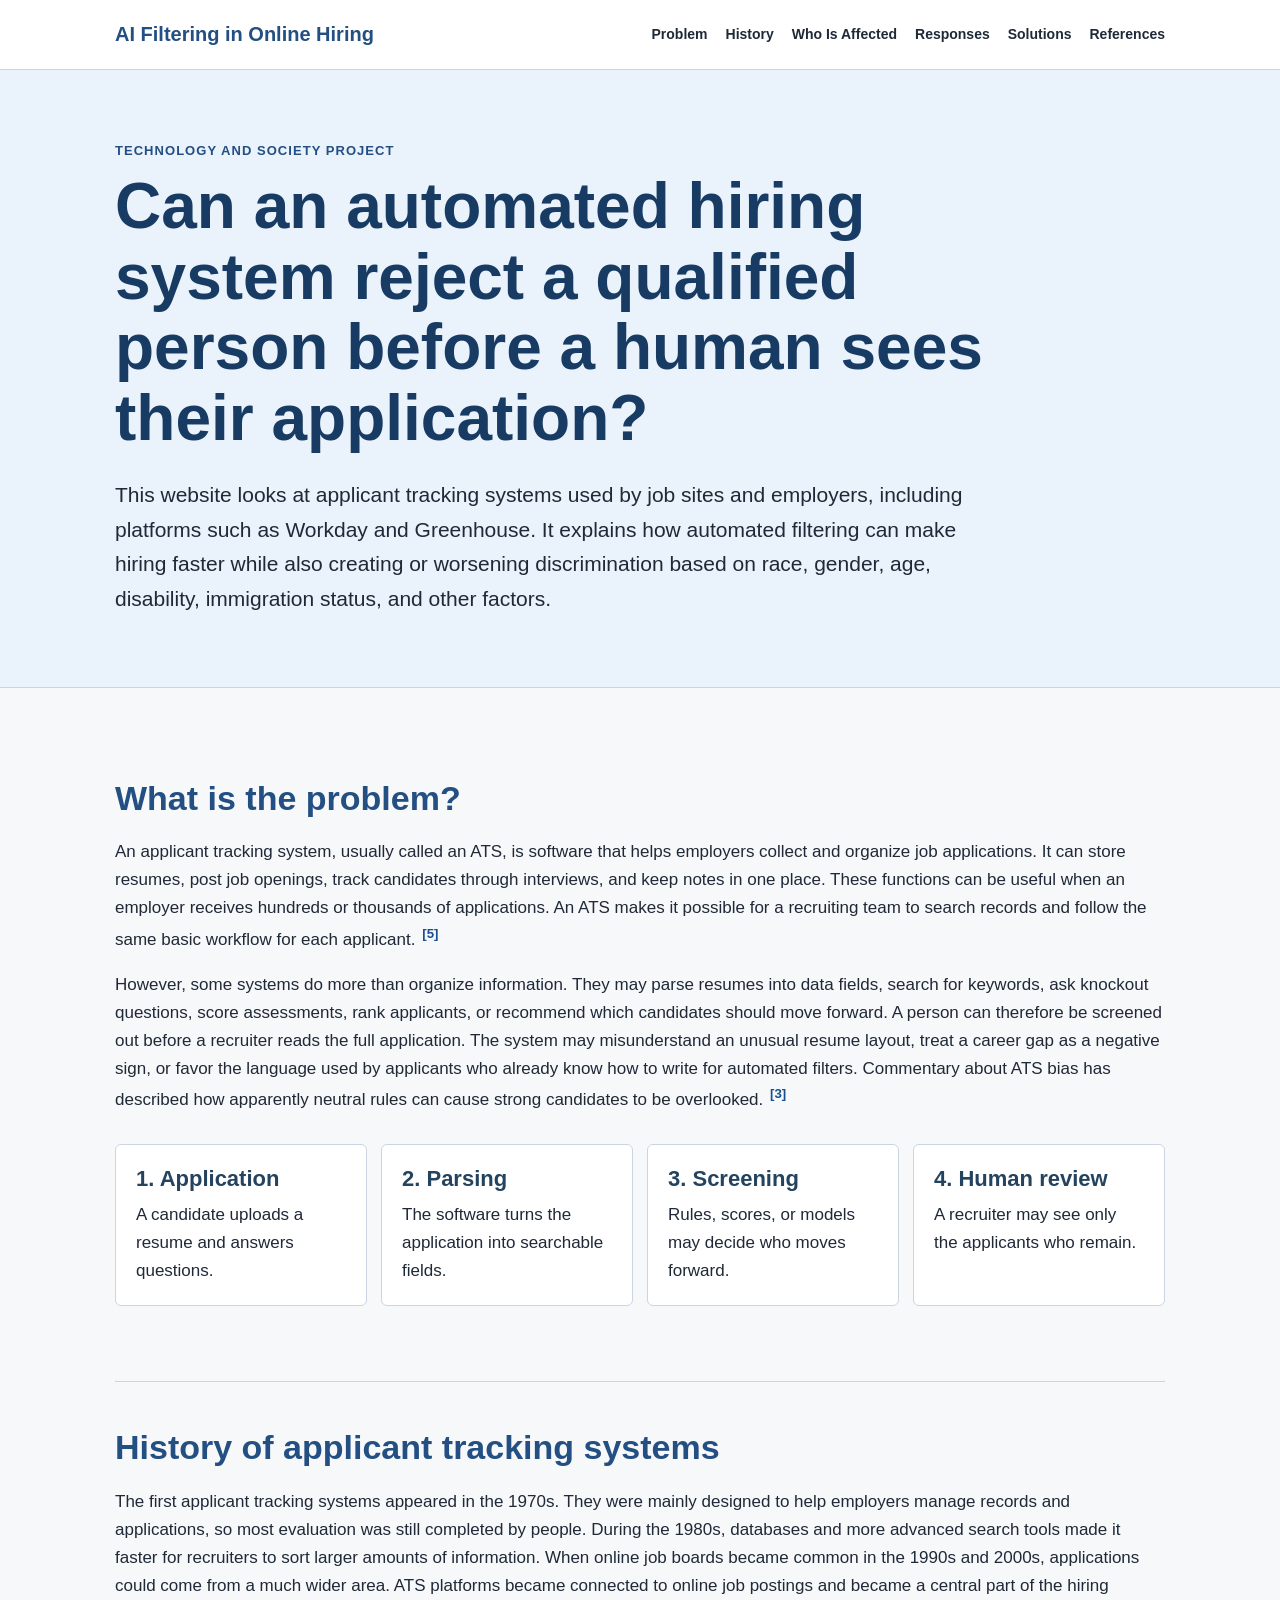
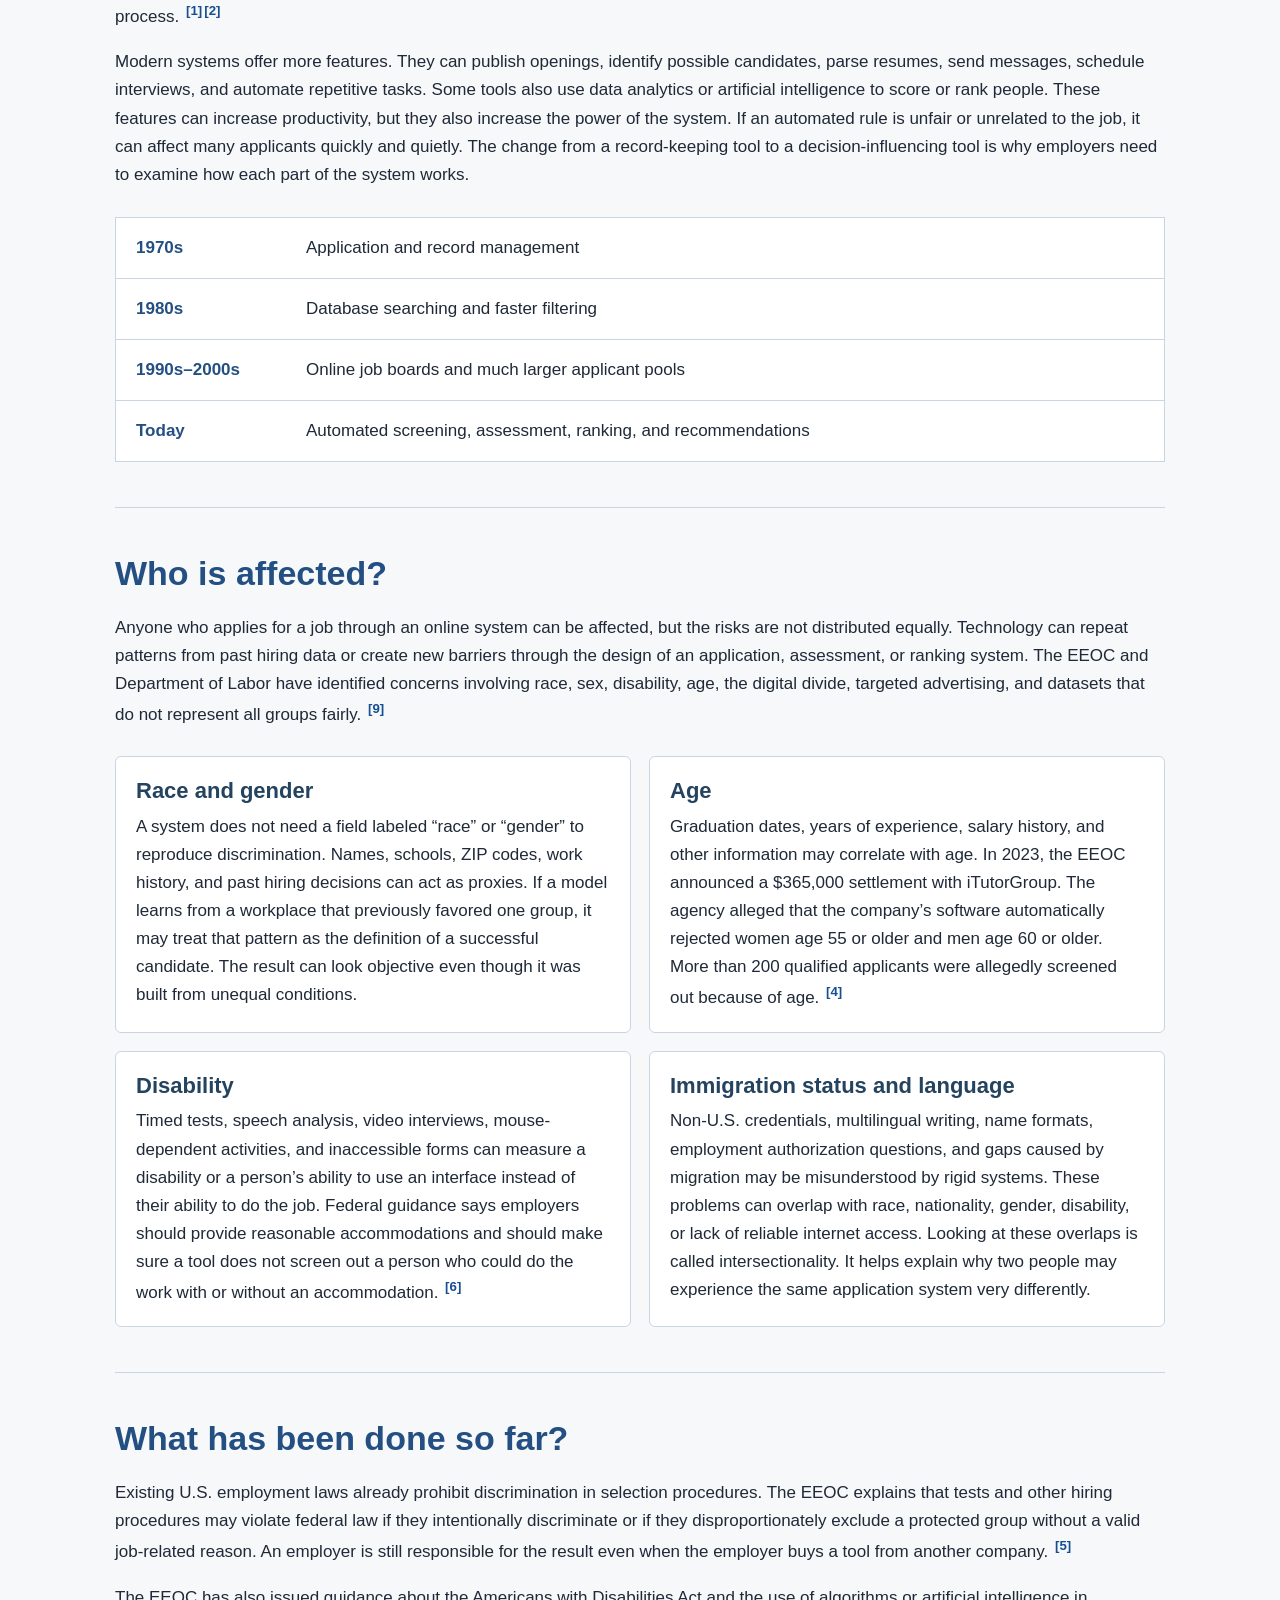
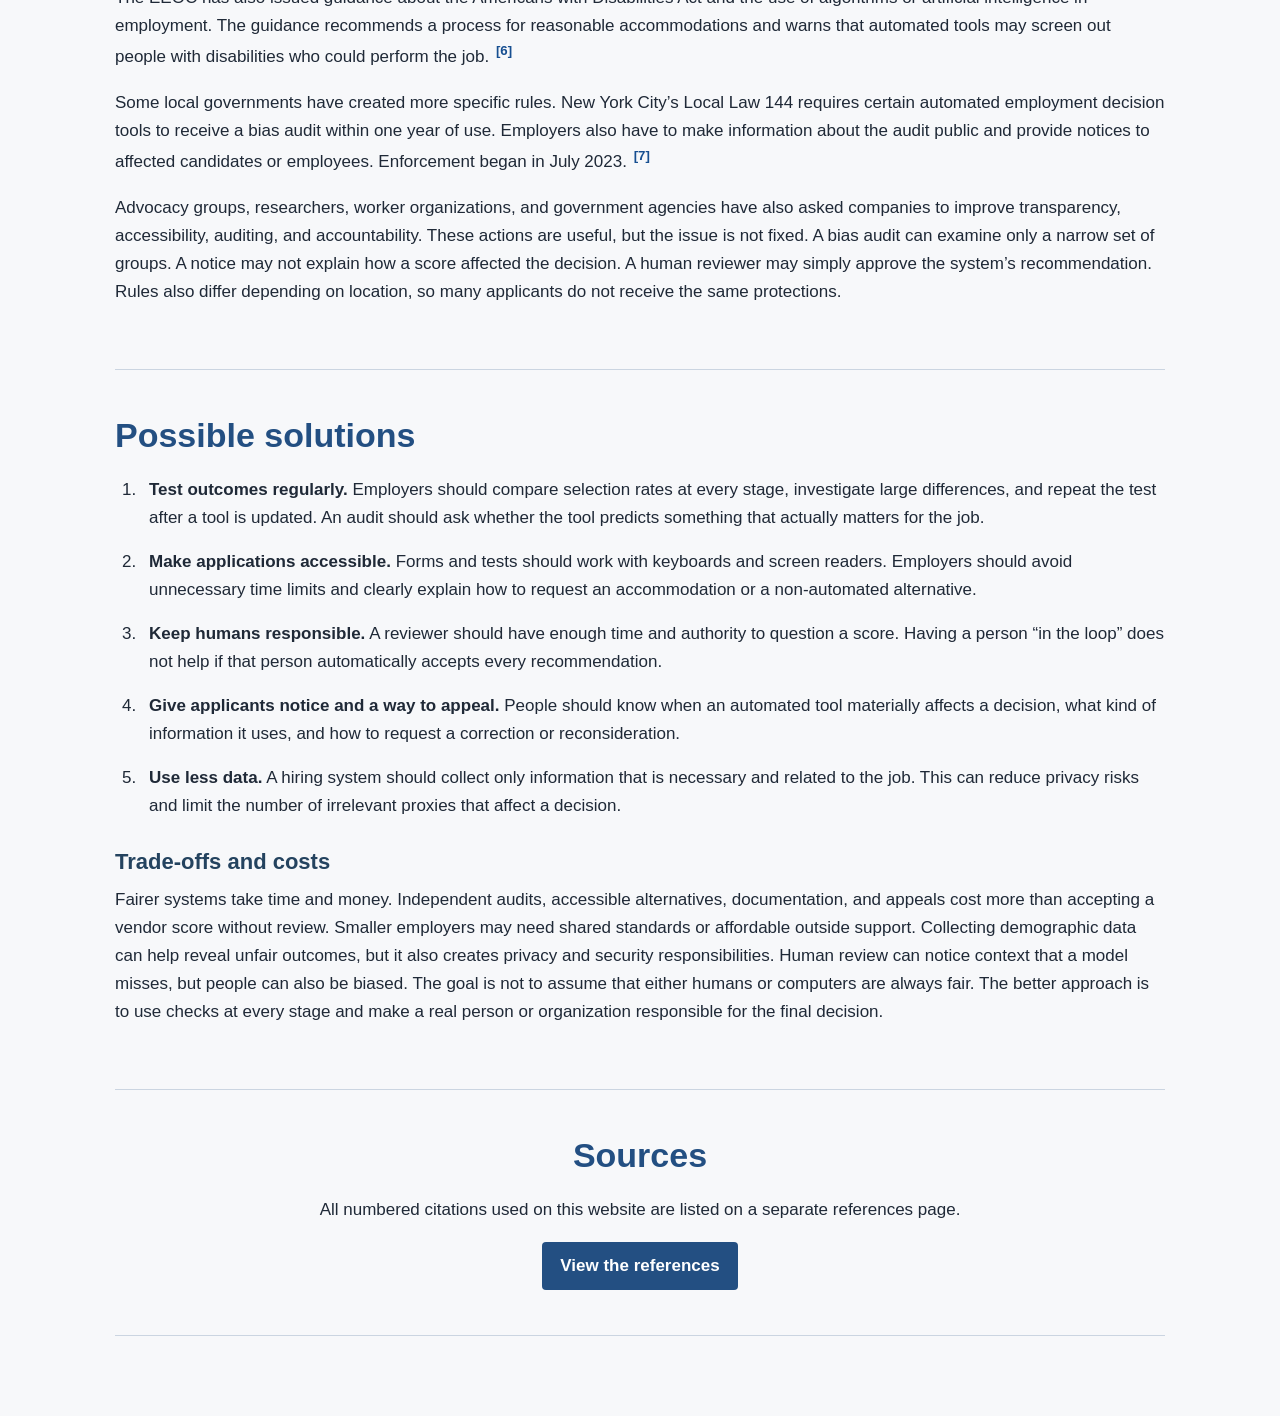
==== index.html @ 9ec48641 "Publish website files" ====
<!DOCTYPE html><html lang="en"><head><meta charSet="utf-8"/><meta name="viewport" content="width=device-width, initial-scale=1"/><link rel="stylesheet" href="styles.css"/><title>AI Filtering in Online Hiring</title><meta name="description" content="A school project about applicant tracking systems, discrimination, and possible solutions."/></head><body><main><header class="topbar"><div class="site-title">AI Filtering in Online Hiring</div><nav aria-label="Main navigation"><a href="#problem">Problem</a><a href="#history">History</a><a href="#affected">Who Is Affected</a><a href="#responses">Responses</a><a href="#solutions">Solutions</a><a href="references.html">References</a></nav></header><section class="intro"><div class="container"><p class="label">Technology and society project</p><h1>Can an automated hiring system reject a qualified person before a human sees their application?</h1><p class="intro-text">This website looks at applicant tracking systems used by job sites and employers, including platforms such as Workday and Greenhouse. It explains how automated filtering can make hiring faster while also creating or worsening discrimination based on race, gender, age, disability, immigration status, and other factors.</p></div></section><div class="container content"><section id="problem"><h2>What is the problem?</h2><p>An applicant tracking system, usually called an ATS, is software that helps employers collect and organize job applications. It can store resumes, post job openings, track candidates through interviews, and keep notes in one place. These functions can be useful when an employer receives hundreds or thousands of applications. An ATS makes it possible for a recruiting team to search records and follow the same basic workflow for each applicant. <a class="cite" href="references.html#ref-5" aria-label="Reference 5">[<!-- -->5<!-- -->]</a></p><p>However, some systems do more than organize information. They may parse resumes into data fields, search for keywords, ask knockout questions, score assessments, rank applicants, or recommend which candidates should move forward. A person can therefore be screened out before a recruiter reads the full application. The system may misunderstand an unusual resume layout, treat a career gap as a negative sign, or favor the language used by applicants who already know how to write for automated filters. Commentary about ATS bias has described how apparently neutral rules can cause strong candidates to be overlooked. <a class="cite" href="references.html#ref-3" aria-label="Reference 3">[<!-- -->3<!-- -->]</a></p><div class="simple-grid" aria-label="How an application moves through an ATS"><article><h3>1. Application</h3><p>A candidate uploads a resume and answers questions.</p></article><article><h3>2. Parsing</h3><p>The software turns the application into searchable fields.</p></article><article><h3>3. Screening</h3><p>Rules, scores, or models may decide who moves forward.</p></article><article><h3>4. Human review</h3><p>A recruiter may see only the applicants who remain.</p></article></div></section><section id="history"><h2>History of applicant tracking systems</h2><p>The first applicant tracking systems appeared in the 1970s. They were mainly designed to help employers manage records and applications, so most evaluation was still completed by people. During the 1980s, databases and more advanced search tools made it faster for recruiters to sort larger amounts of information. When online job boards became common in the 1990s and 2000s, applications could come from a much wider area. ATS platforms became connected to online job postings and became a central part of the hiring process. <a class="cite" href="references.html#ref-1" aria-label="Reference 1">[<!-- -->1<!-- -->]</a><a class="cite" href="references.html#ref-2" aria-label="Reference 2">[<!-- -->2<!-- -->]</a></p><p>Modern systems offer more features. They can publish openings, identify possible candidates, parse resumes, send messages, schedule interviews, and automate repetitive tasks. Some tools also use data analytics or artificial intelligence to score or rank people. These features can increase productivity, but they also increase the power of the system. If an automated rule is unfair or unrelated to the job, it can affect many applicants quickly and quietly. The change from a record-keeping tool to a decision-influencing tool is why employers need to examine how each part of the system works.</p><div class="timeline"><div><strong>1970s</strong><span>Application and record management</span></div><div><strong>1980s</strong><span>Database searching and faster filtering</span></div><div><strong>1990s–2000s</strong><span>Online job boards and much larger applicant pools</span></div><div><strong>Today</strong><span>Automated screening, assessment, ranking, and recommendations</span></div></div></section><section id="affected"><h2>Who is affected?</h2><p>Anyone who applies for a job through an online system can be affected, but the risks are not distributed equally. Technology can repeat patterns from past hiring data or create new barriers through the design of an application, assessment, or ranking system. The EEOC and Department of Labor have identified concerns involving race, sex, disability, age, the digital divide, targeted advertising, and datasets that do not represent all groups fairly. <a class="cite" href="references.html#ref-9" aria-label="Reference 9">[<!-- -->9<!-- -->]</a></p><div class="topic-cards"><article><h3>Race and gender</h3><p>A system does not need a field labeled “race” or “gender” to reproduce discrimination. Names, schools, ZIP codes, work history, and past hiring decisions can act as proxies. If a model learns from a workplace that previously favored one group, it may treat that pattern as the definition of a successful candidate. The result can look objective even though it was built from unequal conditions.</p></article><article><h3>Age</h3><p>Graduation dates, years of experience, salary history, and other information may correlate with age. In 2023, the EEOC announced a $365,000 settlement with iTutorGroup. The agency alleged that the company’s software automatically rejected women age 55 or older and men age 60 or older. More than 200 qualified applicants were allegedly screened out because of age. <a class="cite" href="references.html#ref-4" aria-label="Reference 4">[<!-- -->4<!-- -->]</a></p></article><article><h3>Disability</h3><p>Timed tests, speech analysis, video interviews, mouse-dependent activities, and inaccessible forms can measure a disability or a person’s ability to use an interface instead of their ability to do the job. Federal guidance says employers should provide reasonable accommodations and should make sure a tool does not screen out a person who could do the work with or without an accommodation. <a class="cite" href="references.html#ref-6" aria-label="Reference 6">[<!-- -->6<!-- -->]</a></p></article><article><h3>Immigration status and language</h3><p>Non-U.S. credentials, multilingual writing, name formats, employment authorization questions, and gaps caused by migration may be misunderstood by rigid systems. These problems can overlap with race, nationality, gender, disability, or lack of reliable internet access. Looking at these overlaps is called intersectionality. It helps explain why two people may experience the same application system very differently.</p></article></div></section><section id="responses"><h2>What has been done so far?</h2><p>Existing U.S. employment laws already prohibit discrimination in selection procedures. The EEOC explains that tests and other hiring procedures may violate federal law if they intentionally discriminate or if they disproportionately exclude a protected group without a valid job-related reason. An employer is still responsible for the result even when the employer buys a tool from another company. <a class="cite" href="references.html#ref-5" aria-label="Reference 5">[<!-- -->5<!-- -->]</a></p><p>The EEOC has also issued guidance about the Americans with Disabilities Act and the use of algorithms or artificial intelligence in employment. The guidance recommends a process for reasonable accommodations and warns that automated tools may screen out people with disabilities who could perform the job. <a class="cite" href="references.html#ref-6" aria-label="Reference 6">[<!-- -->6<!-- -->]</a></p><p>Some local governments have created more specific rules. New York City’s Local Law 144 requires certain automated employment decision tools to receive a bias audit within one year of use. Employers also have to make information about the audit public and provide notices to affected candidates or employees. Enforcement began in July 2023. <a class="cite" href="references.html#ref-7" aria-label="Reference 7">[<!-- -->7<!-- -->]</a></p><p>Advocacy groups, researchers, worker organizations, and government agencies have also asked companies to improve transparency, accessibility, auditing, and accountability. These actions are useful, but the issue is not fixed. A bias audit can examine only a narrow set of groups. A notice may not explain how a score affected the decision. A human reviewer may simply approve the system’s recommendation. Rules also differ depending on location, so many applicants do not receive the same protections.</p></section><section id="solutions"><h2>Possible solutions</h2><ol class="solutions"><li><strong>Test outcomes regularly.</strong> Employers should compare selection rates at every stage, investigate large differences, and repeat the test after a tool is updated. An audit should ask whether the tool predicts something that actually matters for the job.</li><li><strong>Make applications accessible.</strong> Forms and tests should work with keyboards and screen readers. Employers should avoid unnecessary time limits and clearly explain how to request an accommodation or a non-automated alternative.</li><li><strong>Keep humans responsible.</strong> A reviewer should have enough time and authority to question a score. Having a person “in the loop” does not help if that person automatically accepts every recommendation.</li><li><strong>Give applicants notice and a way to appeal.</strong> People should know when an automated tool materially affects a decision, what kind of information it uses, and how to request a correction or reconsideration.</li><li><strong>Use less data.</strong> A hiring system should collect only information that is necessary and related to the job. This can reduce privacy risks and limit the number of irrelevant proxies that affect a decision.</li></ol><h3>Trade-offs and costs</h3><p>Fairer systems take time and money. Independent audits, accessible alternatives, documentation, and appeals cost more than accepting a vendor score without review. Smaller employers may need shared standards or affordable outside support. Collecting demographic data can help reveal unfair outcomes, but it also creates privacy and security responsibilities. Human review can notice context that a model misses, but people can also be biased. The goal is not to assume that either humans or computers are always fair. The better approach is to use checks at every stage and make a real person or organization responsible for the final decision.</p></section><section class="references-link"><h2>Sources</h2><p>All numbered citations used on this website are listed on a separate references page.</p><a class="button" href="references.html">View the references</a></section></div></main><!--$--><!--/$--></body></html>
---- styles.css ----
:root{--blue:#234f82;--light-blue:#eaf2fb;--border:#cbd5e1;--text:#1f2937;--muted:#5b6675}*{box-sizing:border-box}html{scroll-behavior:smooth}body{color:var(--text);background:#f7f8fa;margin:0;font-family:Arial,Helvetica,sans-serif;font-size:17px;line-height:1.65}a{color:#174f91}.container{width:min(100% - 40px,1050px);margin:0 auto}.topbar{border-bottom:1px solid var(--border);background:#fff;justify-content:space-between;align-items:center;gap:30px;padding:18px max(20px,50% - 525px);display:flex}.site-title{color:var(--blue);font-size:20px;font-weight:700}nav{flex-wrap:wrap;gap:18px;font-size:14px;display:flex}nav a{color:var(--text);font-weight:600;text-decoration:none}nav a:hover,nav a:focus-visible{text-decoration:underline}.intro{background:var(--light-blue);border-bottom:1px solid var(--border);padding:70px 0}.label{color:var(--blue);letter-spacing:.08em;text-transform:uppercase;margin:0 0 10px;font-size:13px;font-weight:700}h1{color:#173b63;max-width:900px;margin:0;font-size:clamp(38px,6vw,64px);line-height:1.1}.intro-text{max-width:850px;margin:25px 0 0;font-size:21px}.content{padding:45px 0 80px}.content>section{border-bottom:1px solid var(--border);padding:45px 0;scroll-margin-top:20px}h2{color:var(--blue);margin:0 0 20px;font-size:34px;line-height:1.2}h3{color:#24435f;margin:28px 0 10px;font-size:22px;line-height:1.25}p{margin:0 0 18px}.cite{vertical-align:super;margin-left:2px;font-size:.78em;font-weight:700;text-decoration:none;display:inline-block}.simple-grid{grid-template-columns:repeat(4,1fr);gap:14px;margin:30px 0;display:grid}.simple-grid article,.topic-cards article{border:1px solid var(--border);background:#fff;border-radius:6px;padding:20px}.simple-grid h3,.topic-cards h3{margin:0 0 8px}.simple-grid p,.topic-cards p{margin:0}.timeline{border:1px solid var(--border);background:#fff;margin-top:28px}.timeline>div{border-bottom:1px solid var(--border);grid-template-columns:150px 1fr;gap:20px;padding:16px 20px;display:grid}.timeline>div:last-child{border-bottom:0}.timeline strong{color:var(--blue)}.topic-cards{grid-template-columns:1fr 1fr;gap:18px;margin-top:28px;display:grid}.solutions{padding-left:26px}.solutions li{margin-bottom:16px;padding-left:8px}.references-link{text-align:center}.button{background:var(--blue);color:#fff;border-radius:4px;padding:10px 18px;font-weight:700;text-decoration:none;display:inline-block}.button:hover,.button:focus-visible{background:#173b63}.references-hero{background:var(--light-blue);border-bottom:1px solid var(--border);padding:70px max(20px,50% - 525px)}.references-hero h1{font-size:55px}.references-hero>p:last-child{max-width:850px;margin:20px 0 0;font-size:18px}.eyebrow{color:var(--blue);text-transform:uppercase;margin:0 0 10px;font-size:13px;font-weight:700}.references-list{width:min(100% - 40px,1050px);margin:0 auto;padding:45px 0;list-style:none}.references-list li{border-bottom:1px solid var(--border);grid-template-columns:60px 1fr;gap:18px;padding:24px 0;scroll-margin-top:20px;display:grid}.references-list li>span{color:var(--blue);font-weight:700}.references-list p{margin:0 0 8px}.references-list a{font-size:14px;font-weight:700}.source-note{background:#eef2f6;padding:40px max(20px,50% - 525px)}.source-note h2{font-size:28px}.source-note p{max-width:900px}@media (max-width:850px){.topbar{flex-direction:column;align-items:flex-start}.simple-grid{grid-template-columns:1fr 1fr}}@media (max-width:620px){body{font-size:16px}.intro{padding:50px 0}.intro-text{font-size:18px}.simple-grid,.topic-cards{grid-template-columns:1fr}.timeline>div{grid-template-columns:1fr;gap:3px}.references-list li{grid-template-columns:42px 1fr;gap:8px}}@media (prefers-reduced-motion:reduce){html{scroll-behavior:auto}}
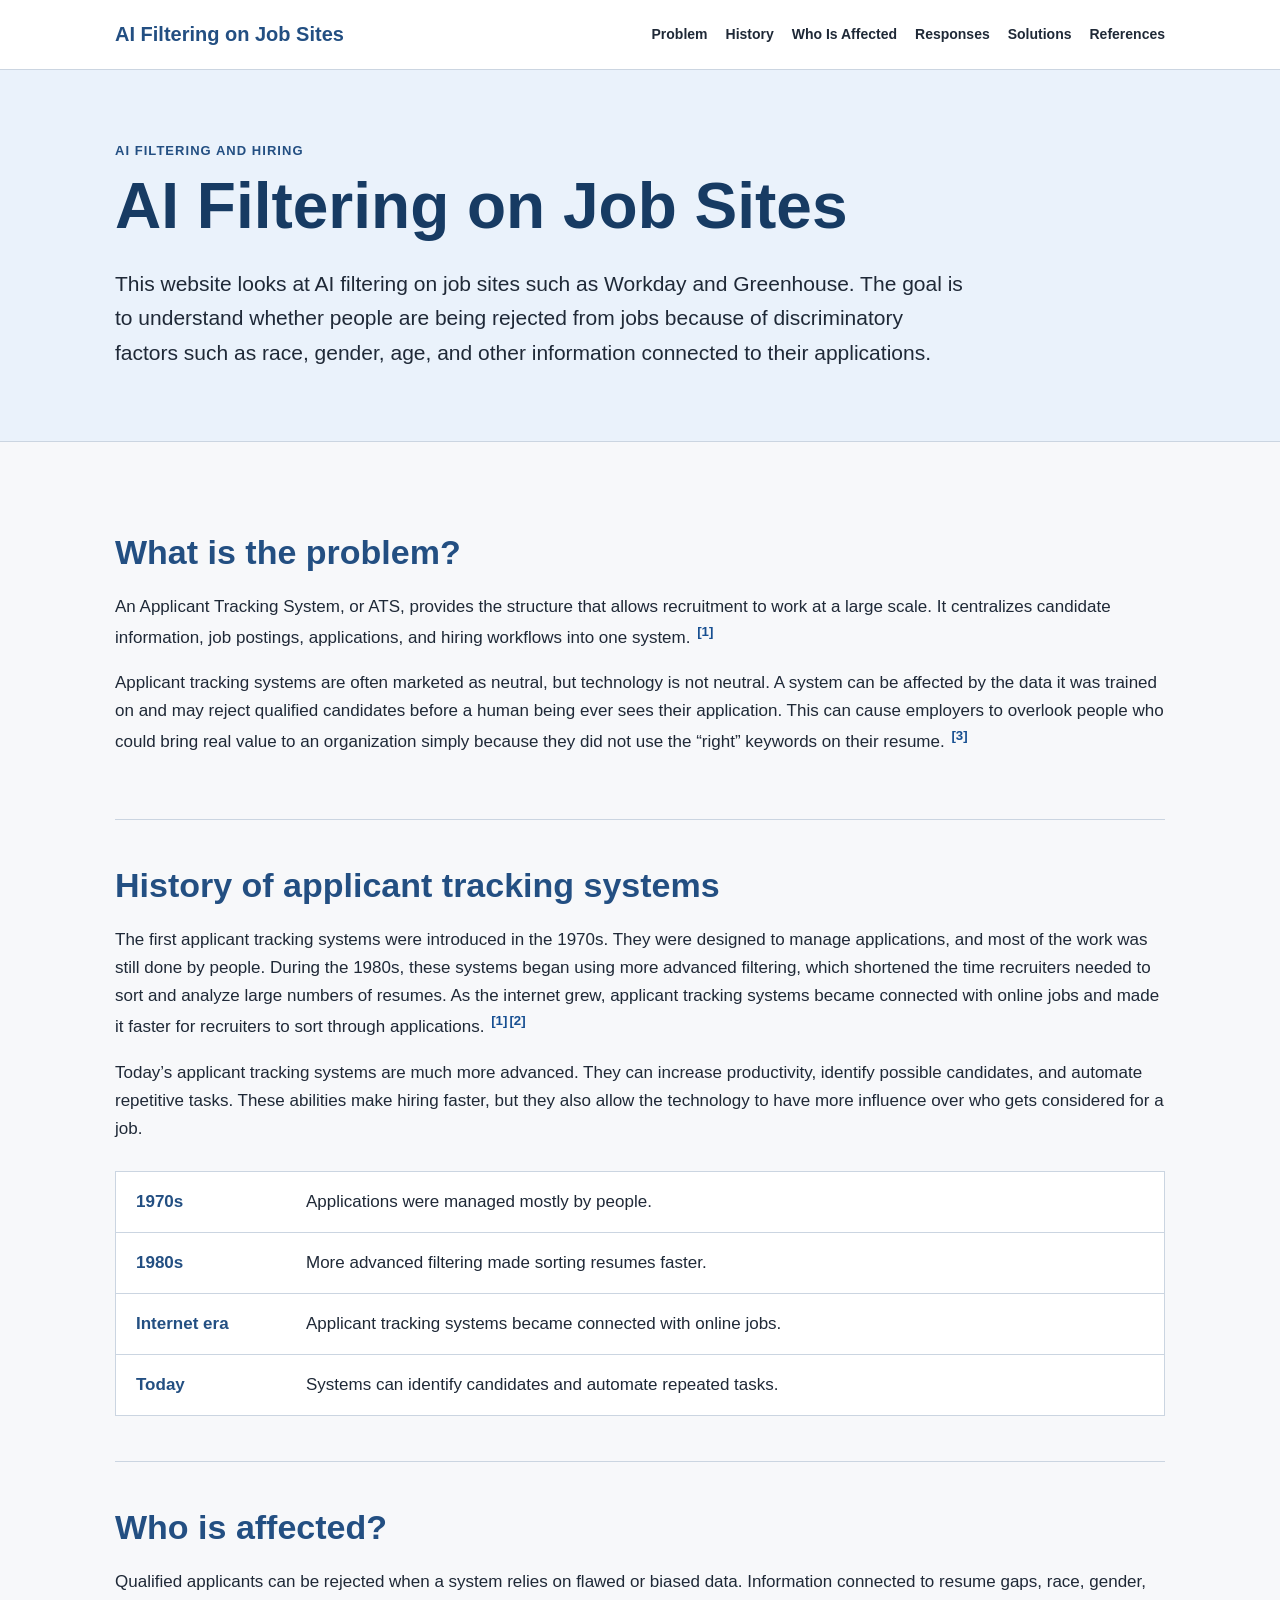
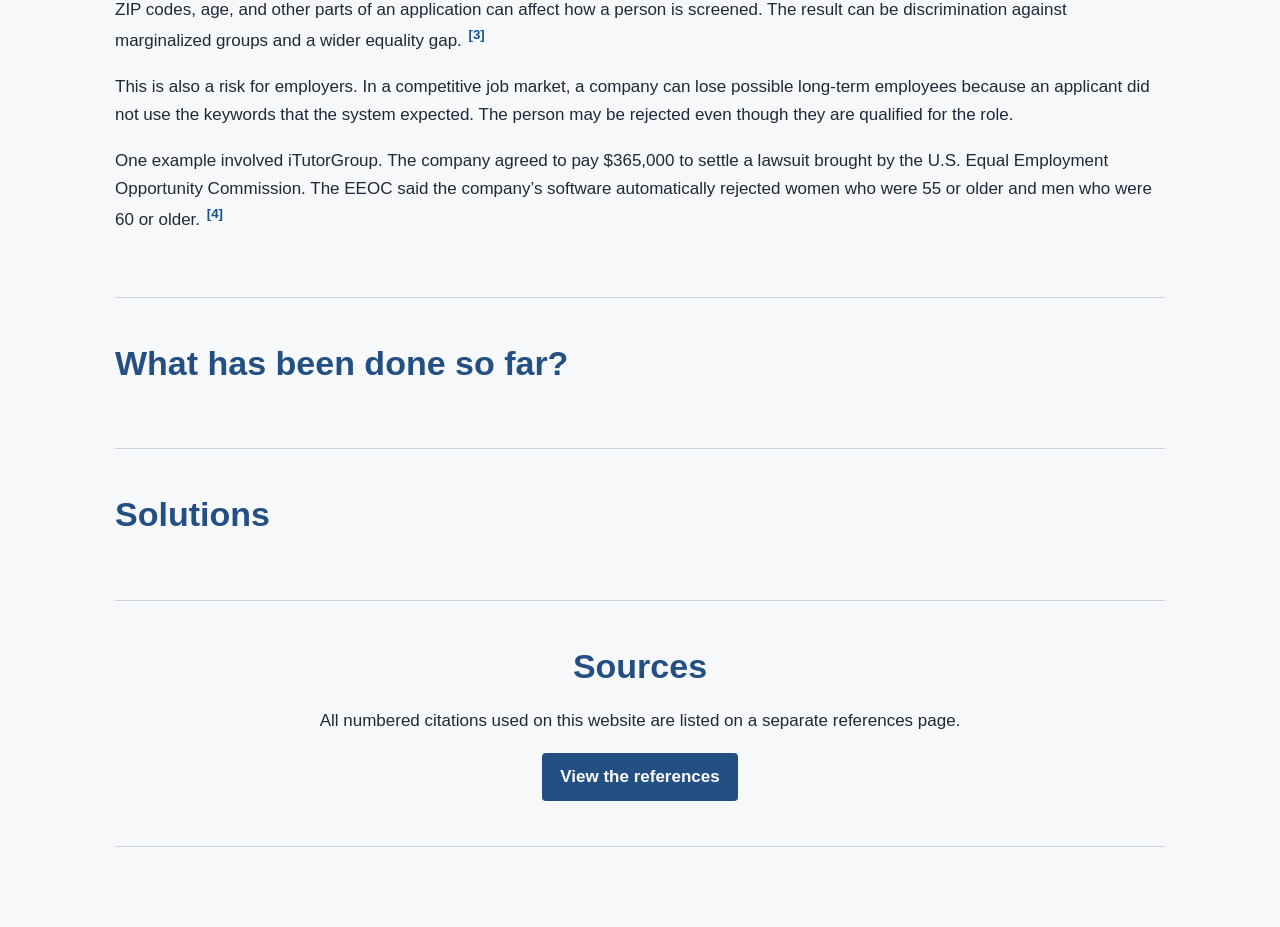
==== commit c16c4f9d: "Match website wording to source material Updated the content and title to focus on AI filtering in j" ====
--- a/index.html
+++ b/index.html
@@ -1 +1,74 @@
-<!DOCTYPE html><html lang="en"><head><meta charSet="utf-8"/><meta name="viewport" content="width=device-width, initial-scale=1"/><link rel="stylesheet" href="styles.css"/><title>AI Filtering in Online Hiring</title><meta name="description" content="A school project about applicant tracking systems, discrimination, and possible solutions."/></head><body><main><header class="topbar"><div class="site-title">AI Filtering in Online Hiring</div><nav aria-label="Main navigation"><a href="#problem">Problem</a><a href="#history">History</a><a href="#affected">Who Is Affected</a><a href="#responses">Responses</a><a href="#solutions">Solutions</a><a href="references.html">References</a></nav></header><section class="intro"><div class="container"><p class="label">Technology and society project</p><h1>Can an automated hiring system reject a qualified person before a human sees their application?</h1><p class="intro-text">This website looks at applicant tracking systems used by job sites and employers, including platforms such as Workday and Greenhouse. It explains how automated filtering can make hiring faster while also creating or worsening discrimination based on race, gender, age, disability, immigration status, and other factors.</p></div></section><div class="container content"><section id="problem"><h2>What is the problem?</h2><p>An applicant tracking system, usually called an ATS, is software that helps employers collect and organize job applications. It can store resumes, post job openings, track candidates through interviews, and keep notes in one place. These functions can be useful when an employer receives hundreds or thousands of applications. An ATS makes it possible for a recruiting team to search records and follow the same basic workflow for each applicant. <a class="cite" href="references.html#ref-5" aria-label="Reference 5">[<!-- -->5<!-- -->]</a></p><p>However, some systems do more than organize information. They may parse resumes into data fields, search for keywords, ask knockout questions, score assessments, rank applicants, or recommend which candidates should move forward. A person can therefore be screened out before a recruiter reads the full application. The system may misunderstand an unusual resume layout, treat a career gap as a negative sign, or favor the language used by applicants who already know how to write for automated filters. Commentary about ATS bias has described how apparently neutral rules can cause strong candidates to be overlooked. <a class="cite" href="references.html#ref-3" aria-label="Reference 3">[<!-- -->3<!-- -->]</a></p><div class="simple-grid" aria-label="How an application moves through an ATS"><article><h3>1. Application</h3><p>A candidate uploads a resume and answers questions.</p></article><article><h3>2. Parsing</h3><p>The software turns the application into searchable fields.</p></article><article><h3>3. Screening</h3><p>Rules, scores, or models may decide who moves forward.</p></article><article><h3>4. Human review</h3><p>A recruiter may see only the applicants who remain.</p></article></div></section><section id="history"><h2>History of applicant tracking systems</h2><p>The first applicant tracking systems appeared in the 1970s. They were mainly designed to help employers manage records and applications, so most evaluation was still completed by people. During the 1980s, databases and more advanced search tools made it faster for recruiters to sort larger amounts of information. When online job boards became common in the 1990s and 2000s, applications could come from a much wider area. ATS platforms became connected to online job postings and became a central part of the hiring process. <a class="cite" href="references.html#ref-1" aria-label="Reference 1">[<!-- -->1<!-- -->]</a><a class="cite" href="references.html#ref-2" aria-label="Reference 2">[<!-- -->2<!-- -->]</a></p><p>Modern systems offer more features. They can publish openings, identify possible candidates, parse resumes, send messages, schedule interviews, and automate repetitive tasks. Some tools also use data analytics or artificial intelligence to score or rank people. These features can increase productivity, but they also increase the power of the system. If an automated rule is unfair or unrelated to the job, it can affect many applicants quickly and quietly. The change from a record-keeping tool to a decision-influencing tool is why employers need to examine how each part of the system works.</p><div class="timeline"><div><strong>1970s</strong><span>Application and record management</span></div><div><strong>1980s</strong><span>Database searching and faster filtering</span></div><div><strong>1990s–2000s</strong><span>Online job boards and much larger applicant pools</span></div><div><strong>Today</strong><span>Automated screening, assessment, ranking, and recommendations</span></div></div></section><section id="affected"><h2>Who is affected?</h2><p>Anyone who applies for a job through an online system can be affected, but the risks are not distributed equally. Technology can repeat patterns from past hiring data or create new barriers through the design of an application, assessment, or ranking system. The EEOC and Department of Labor have identified concerns involving race, sex, disability, age, the digital divide, targeted advertising, and datasets that do not represent all groups fairly. <a class="cite" href="references.html#ref-9" aria-label="Reference 9">[<!-- -->9<!-- -->]</a></p><div class="topic-cards"><article><h3>Race and gender</h3><p>A system does not need a field labeled “race” or “gender” to reproduce discrimination. Names, schools, ZIP codes, work history, and past hiring decisions can act as proxies. If a model learns from a workplace that previously favored one group, it may treat that pattern as the definition of a successful candidate. The result can look objective even though it was built from unequal conditions.</p></article><article><h3>Age</h3><p>Graduation dates, years of experience, salary history, and other information may correlate with age. In 2023, the EEOC announced a $365,000 settlement with iTutorGroup. The agency alleged that the company’s software automatically rejected women age 55 or older and men age 60 or older. More than 200 qualified applicants were allegedly screened out because of age. <a class="cite" href="references.html#ref-4" aria-label="Reference 4">[<!-- -->4<!-- -->]</a></p></article><article><h3>Disability</h3><p>Timed tests, speech analysis, video interviews, mouse-dependent activities, and inaccessible forms can measure a disability or a person’s ability to use an interface instead of their ability to do the job. Federal guidance says employers should provide reasonable accommodations and should make sure a tool does not screen out a person who could do the work with or without an accommodation. <a class="cite" href="references.html#ref-6" aria-label="Reference 6">[<!-- -->6<!-- -->]</a></p></article><article><h3>Immigration status and language</h3><p>Non-U.S. credentials, multilingual writing, name formats, employment authorization questions, and gaps caused by migration may be misunderstood by rigid systems. These problems can overlap with race, nationality, gender, disability, or lack of reliable internet access. Looking at these overlaps is called intersectionality. It helps explain why two people may experience the same application system very differently.</p></article></div></section><section id="responses"><h2>What has been done so far?</h2><p>Existing U.S. employment laws already prohibit discrimination in selection procedures. The EEOC explains that tests and other hiring procedures may violate federal law if they intentionally discriminate or if they disproportionately exclude a protected group without a valid job-related reason. An employer is still responsible for the result even when the employer buys a tool from another company. <a class="cite" href="references.html#ref-5" aria-label="Reference 5">[<!-- -->5<!-- -->]</a></p><p>The EEOC has also issued guidance about the Americans with Disabilities Act and the use of algorithms or artificial intelligence in employment. The guidance recommends a process for reasonable accommodations and warns that automated tools may screen out people with disabilities who could perform the job. <a class="cite" href="references.html#ref-6" aria-label="Reference 6">[<!-- -->6<!-- -->]</a></p><p>Some local governments have created more specific rules. New York City’s Local Law 144 requires certain automated employment decision tools to receive a bias audit within one year of use. Employers also have to make information about the audit public and provide notices to affected candidates or employees. Enforcement began in July 2023. <a class="cite" href="references.html#ref-7" aria-label="Reference 7">[<!-- -->7<!-- -->]</a></p><p>Advocacy groups, researchers, worker organizations, and government agencies have also asked companies to improve transparency, accessibility, auditing, and accountability. These actions are useful, but the issue is not fixed. A bias audit can examine only a narrow set of groups. A notice may not explain how a score affected the decision. A human reviewer may simply approve the system’s recommendation. Rules also differ depending on location, so many applicants do not receive the same protections.</p></section><section id="solutions"><h2>Possible solutions</h2><ol class="solutions"><li><strong>Test outcomes regularly.</strong> Employers should compare selection rates at every stage, investigate large differences, and repeat the test after a tool is updated. An audit should ask whether the tool predicts something that actually matters for the job.</li><li><strong>Make applications accessible.</strong> Forms and tests should work with keyboards and screen readers. Employers should avoid unnecessary time limits and clearly explain how to request an accommodation or a non-automated alternative.</li><li><strong>Keep humans responsible.</strong> A reviewer should have enough time and authority to question a score. Having a person “in the loop” does not help if that person automatically accepts every recommendation.</li><li><strong>Give applicants notice and a way to appeal.</strong> People should know when an automated tool materially affects a decision, what kind of information it uses, and how to request a correction or reconsideration.</li><li><strong>Use less data.</strong> A hiring system should collect only information that is necessary and related to the job. This can reduce privacy risks and limit the number of irrelevant proxies that affect a decision.</li></ol><h3>Trade-offs and costs</h3><p>Fairer systems take time and money. Independent audits, accessible alternatives, documentation, and appeals cost more than accepting a vendor score without review. Smaller employers may need shared standards or affordable outside support. Collecting demographic data can help reveal unfair outcomes, but it also creates privacy and security responsibilities. Human review can notice context that a model misses, but people can also be biased. The goal is not to assume that either humans or computers are always fair. The better approach is to use checks at every stage and make a real person or organization responsible for the final decision.</p></section><section class="references-link"><h2>Sources</h2><p>All numbered citations used on this website are listed on a separate references page.</p><a class="button" href="references.html">View the references</a></section></div></main><!--$--><!--/$--></body></html>+<!DOCTYPE html>
+<html lang="en">
+<head>
+  <meta charset="utf-8">
+  <meta name="viewport" content="width=device-width, initial-scale=1">
+  <link rel="stylesheet" href="styles.css">
+  <title>AI Filtering on Job Sites</title>
+  <meta name="description" content="How applicant tracking systems can affect people applying for jobs.">
+</head>
+<body>
+<main>
+  <header class="topbar">
+    <div class="site-title">AI Filtering on Job Sites</div>
+    <nav aria-label="Main navigation">
+      <a href="#problem">Problem</a>
+      <a href="#history">History</a>
+      <a href="#affected">Who Is Affected</a>
+      <a href="#responses">Responses</a>
+      <a href="#solutions">Solutions</a>
+      <a href="references.html">References</a>
+    </nav>
+  </header>
+
+  <section class="intro">
+    <div class="container">
+      <p class="label">AI filtering and hiring</p>
+      <h1>AI Filtering on Job Sites</h1>
+      <p class="intro-text">This website looks at AI filtering on job sites such as Workday and Greenhouse. The goal is to understand whether people are being rejected from jobs because of discriminatory factors such as race, gender, age, and other information connected to their applications.</p>
+    </div>
+  </section>
+
+  <div class="container content">
+    <section id="problem">
+      <h2>What is the problem?</h2>
+      <p>An Applicant Tracking System, or ATS, provides the structure that allows recruitment to work at a large scale. It centralizes candidate information, job postings, applications, and hiring workflows into one system. <a class="cite" href="references.html#ref-1" aria-label="Reference 1">[1]</a></p>
+      <p>Applicant tracking systems are often marketed as neutral, but technology is not neutral. A system can be affected by the data it was trained on and may reject qualified candidates before a human being ever sees their application. This can cause employers to overlook people who could bring real value to an organization simply because they did not use the “right” keywords on their resume. <a class="cite" href="references.html#ref-3" aria-label="Reference 3">[3]</a></p>
+    </section>
+
+    <section id="history">
+      <h2>History of applicant tracking systems</h2>
+      <p>The first applicant tracking systems were introduced in the 1970s. They were designed to manage applications, and most of the work was still done by people. During the 1980s, these systems began using more advanced filtering, which shortened the time recruiters needed to sort and analyze large numbers of resumes. As the internet grew, applicant tracking systems became connected with online jobs and made it faster for recruiters to sort through applications. <a class="cite" href="references.html#ref-1" aria-label="Reference 1">[1]</a><a class="cite" href="references.html#ref-2" aria-label="Reference 2">[2]</a></p>
+      <p>Today’s applicant tracking systems are much more advanced. They can increase productivity, identify possible candidates, and automate repetitive tasks. These abilities make hiring faster, but they also allow the technology to have more influence over who gets considered for a job.</p>
+      <div class="timeline">
+        <div><strong>1970s</strong><span>Applications were managed mostly by people.</span></div>
+        <div><strong>1980s</strong><span>More advanced filtering made sorting resumes faster.</span></div>
+        <div><strong>Internet era</strong><span>Applicant tracking systems became connected with online jobs.</span></div>
+        <div><strong>Today</strong><span>Systems can identify candidates and automate repeated tasks.</span></div>
+      </div>
+    </section>
+
+    <section id="affected">
+      <h2>Who is affected?</h2>
+      <p>Qualified applicants can be rejected when a system relies on flawed or biased data. Information connected to resume gaps, race, gender, ZIP codes, age, and other parts of an application can affect how a person is screened. The result can be discrimination against marginalized groups and a wider equality gap. <a class="cite" href="references.html#ref-3" aria-label="Reference 3">[3]</a></p>
+      <p>This is also a risk for employers. In a competitive job market, a company can lose possible long-term employees because an applicant did not use the keywords that the system expected. The person may be rejected even though they are qualified for the role.</p>
+      <p>One example involved iTutorGroup. The company agreed to pay $365,000 to settle a lawsuit brought by the U.S. Equal Employment Opportunity Commission. The EEOC said the company’s software automatically rejected women who were 55 or older and men who were 60 or older. <a class="cite" href="references.html#ref-4" aria-label="Reference 4">[4]</a></p>
+    </section>
+
+    <section id="responses">
+      <h2>What has been done so far?</h2>
+    </section>
+
+    <section id="solutions">
+      <h2>Solutions</h2>
+    </section>
+
+    <section class="references-link">
+      <h2>Sources</h2>
+      <p>All numbered citations used on this website are listed on a separate references page.</p>
+      <a class="button" href="references.html">View the references</a>
+    </section>
+  </div>
+</main>
+</body>
+</html>
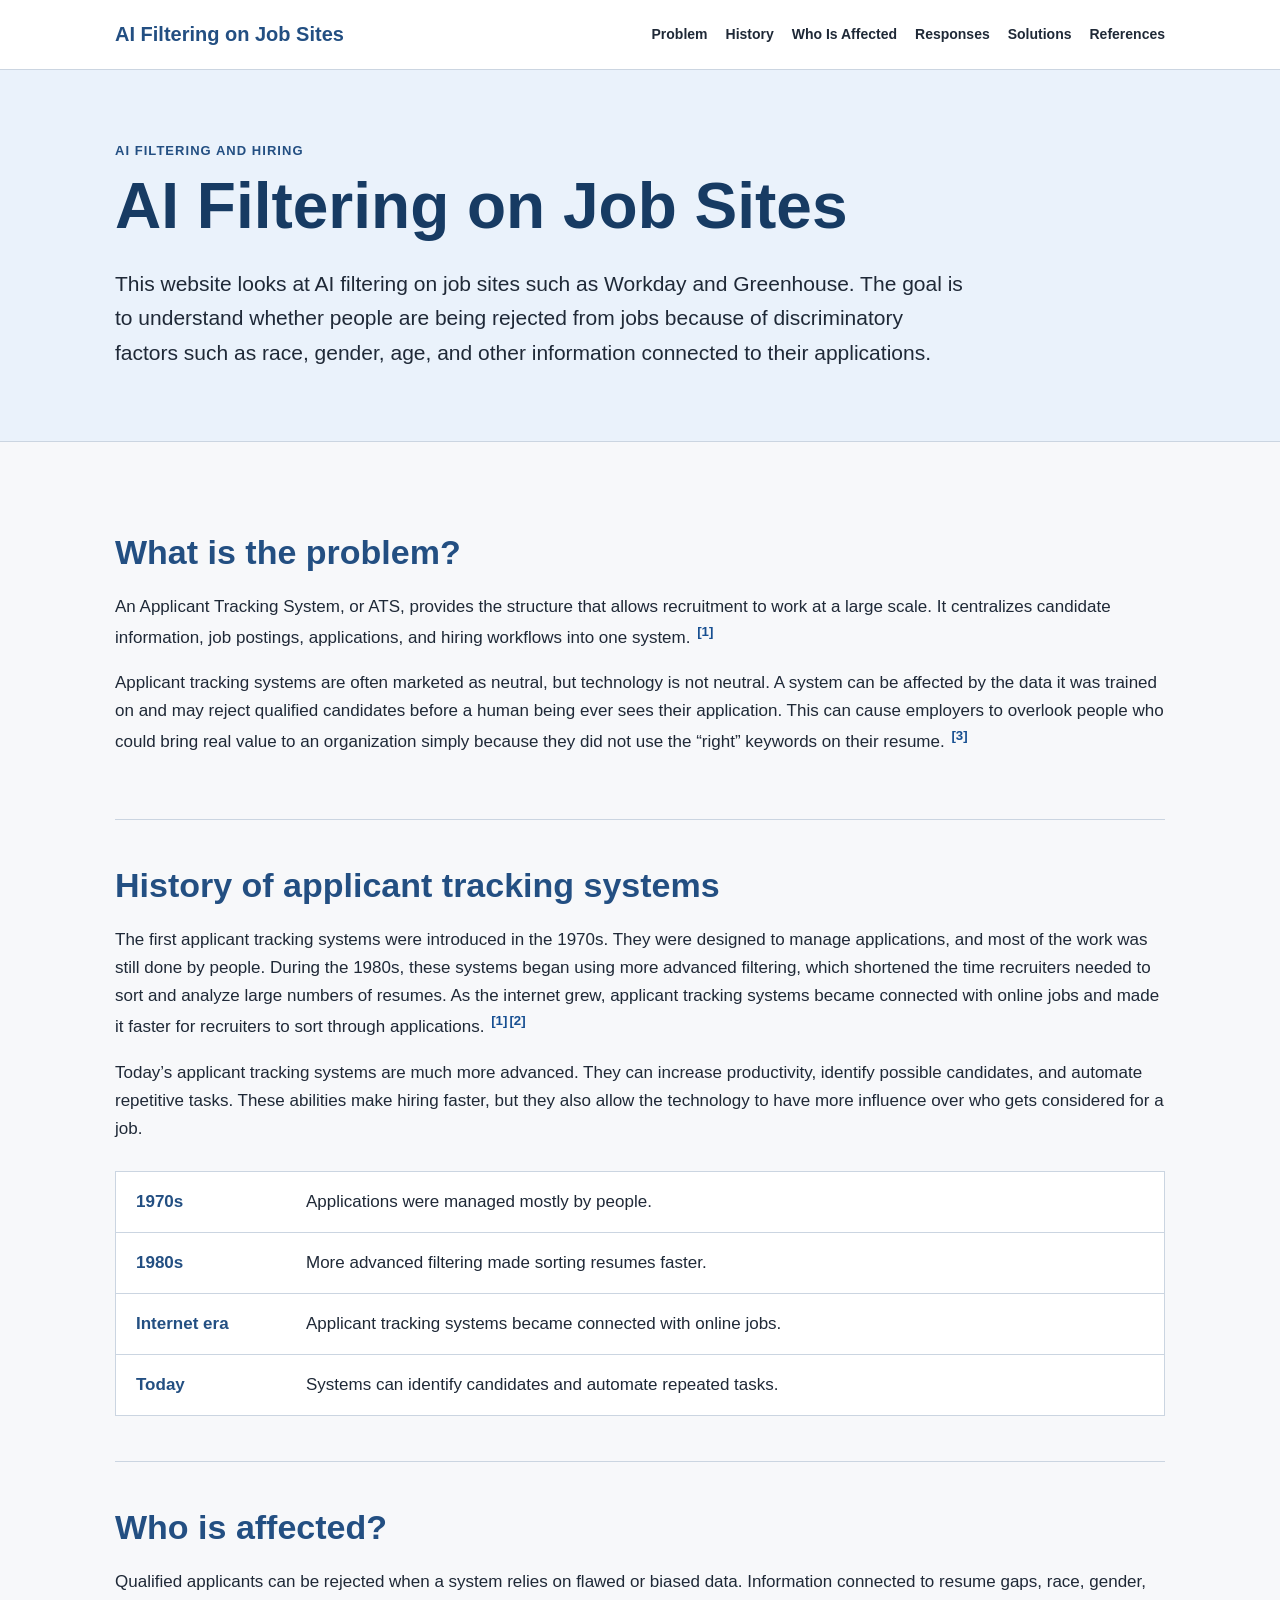
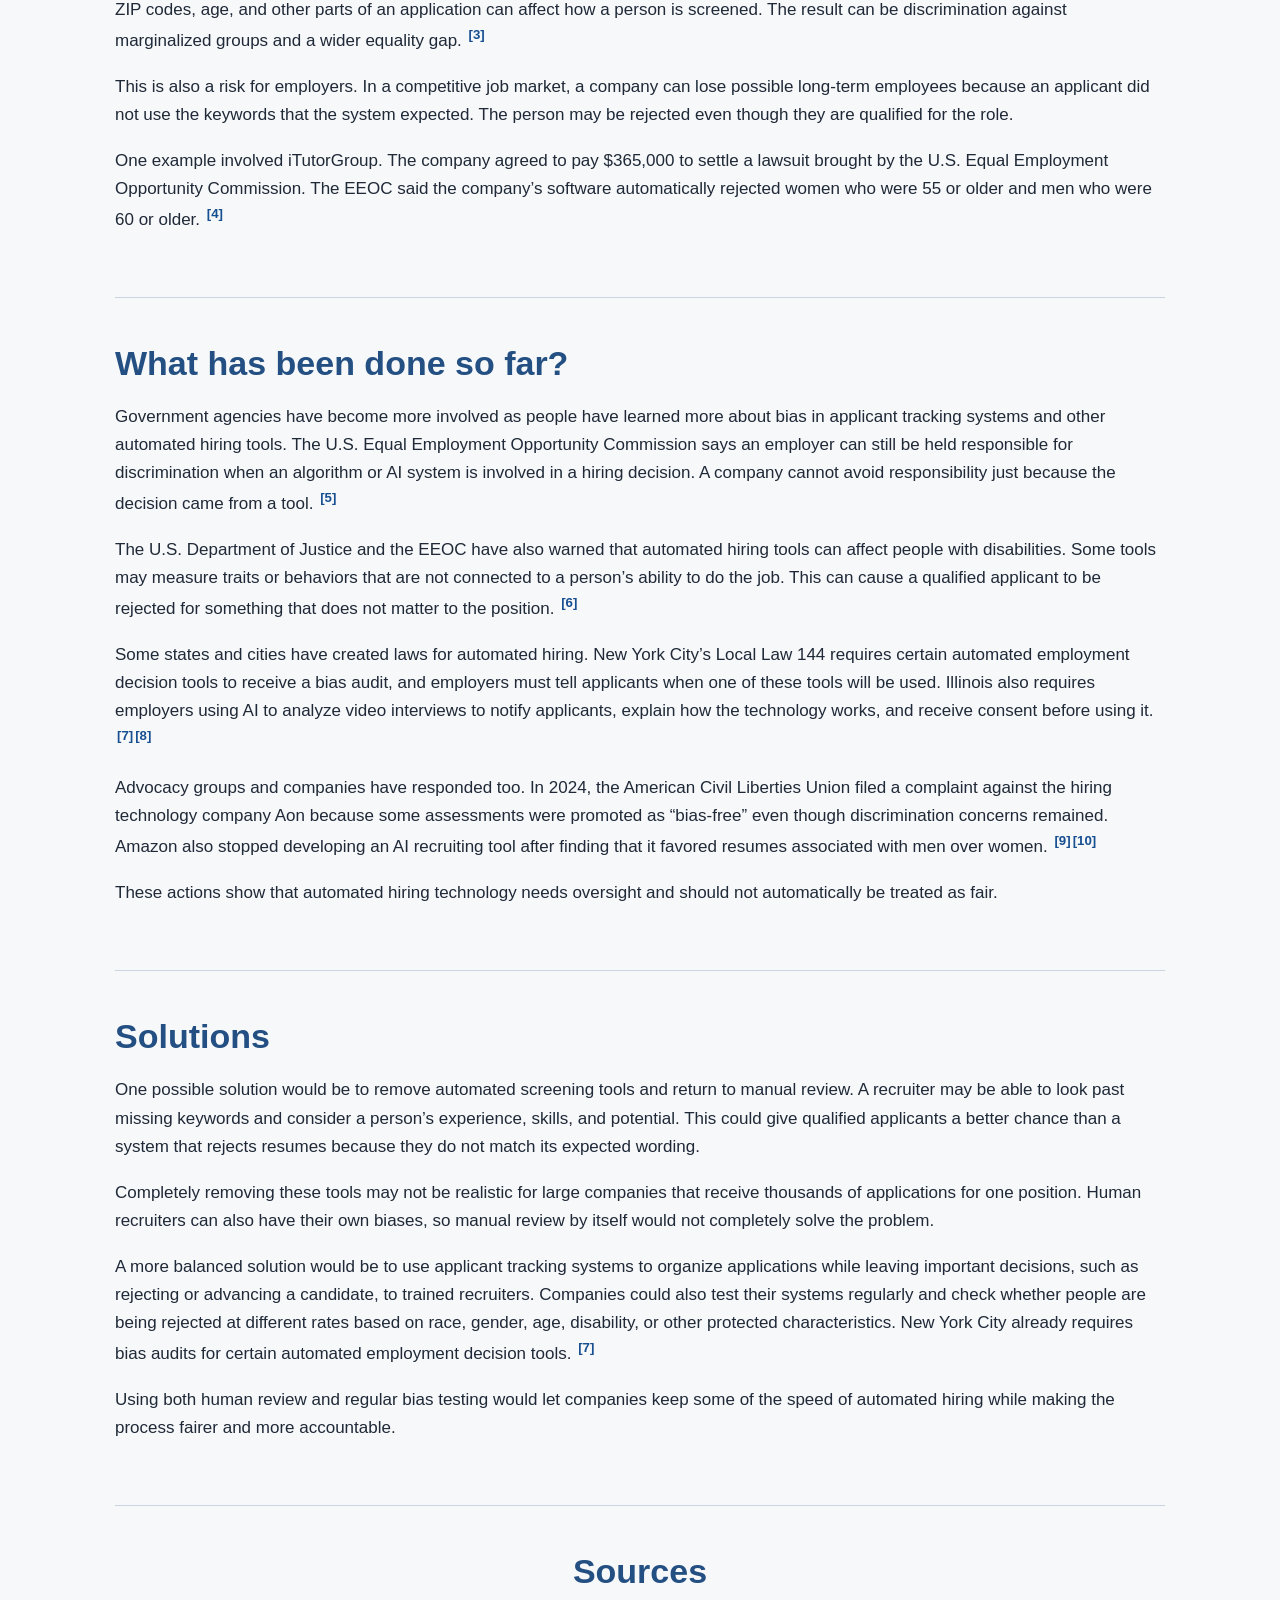
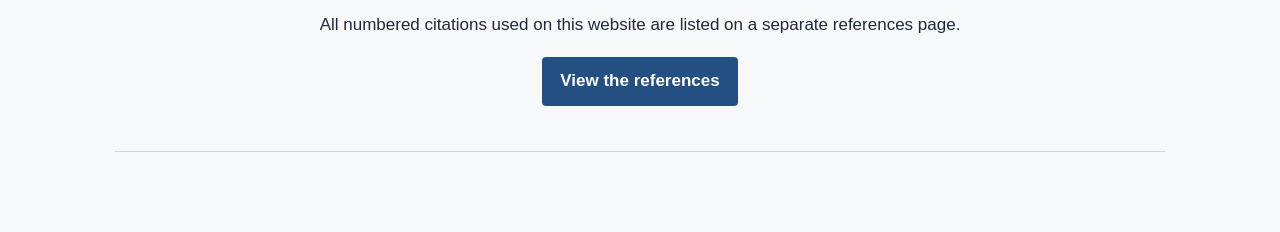
==== commit 98c00a13: "Add responses and solutions sections" ====
--- a/index.html
+++ b/index.html
@@ -57,10 +57,19 @@
 
     <section id="responses">
       <h2>What has been done so far?</h2>
+      <p>Government agencies have become more involved as people have learned more about bias in applicant tracking systems and other automated hiring tools. The U.S. Equal Employment Opportunity Commission says an employer can still be held responsible for discrimination when an algorithm or AI system is involved in a hiring decision. A company cannot avoid responsibility just because the decision came from a tool. <a class="cite" href="references.html#ref-5" aria-label="Reference 5">[5]</a></p>
+      <p>The U.S. Department of Justice and the EEOC have also warned that automated hiring tools can affect people with disabilities. Some tools may measure traits or behaviors that are not connected to a person’s ability to do the job. This can cause a qualified applicant to be rejected for something that does not matter to the position. <a class="cite" href="references.html#ref-6" aria-label="Reference 6">[6]</a></p>
+      <p>Some states and cities have created laws for automated hiring. New York City’s Local Law 144 requires certain automated employment decision tools to receive a bias audit, and employers must tell applicants when one of these tools will be used. Illinois also requires employers using AI to analyze video interviews to notify applicants, explain how the technology works, and receive consent before using it. <a class="cite" href="references.html#ref-7" aria-label="Reference 7">[7]</a><a class="cite" href="references.html#ref-8" aria-label="Reference 8">[8]</a></p>
+      <p>Advocacy groups and companies have responded too. In 2024, the American Civil Liberties Union filed a complaint against the hiring technology company Aon because some assessments were promoted as “bias-free” even though discrimination concerns remained. Amazon also stopped developing an AI recruiting tool after finding that it favored resumes associated with men over women. <a class="cite" href="references.html#ref-9" aria-label="Reference 9">[9]</a><a class="cite" href="references.html#ref-10" aria-label="Reference 10">[10]</a></p>
+      <p>These actions show that automated hiring technology needs oversight and should not automatically be treated as fair.</p>
     </section>
 
     <section id="solutions">
       <h2>Solutions</h2>
+      <p>One possible solution would be to remove automated screening tools and return to manual review. A recruiter may be able to look past missing keywords and consider a person’s experience, skills, and potential. This could give qualified applicants a better chance than a system that rejects resumes because they do not match its expected wording.</p>
+      <p>Completely removing these tools may not be realistic for large companies that receive thousands of applications for one position. Human recruiters can also have their own biases, so manual review by itself would not completely solve the problem.</p>
+      <p>A more balanced solution would be to use applicant tracking systems to organize applications while leaving important decisions, such as rejecting or advancing a candidate, to trained recruiters. Companies could also test their systems regularly and check whether people are being rejected at different rates based on race, gender, age, disability, or other protected characteristics. New York City already requires bias audits for certain automated employment decision tools. <a class="cite" href="references.html#ref-7" aria-label="Reference 7">[7]</a></p>
+      <p>Using both human review and regular bias testing would let companies keep some of the speed of automated hiring while making the process fairer and more accountable.</p>
     </section>
 
     <section class="references-link">
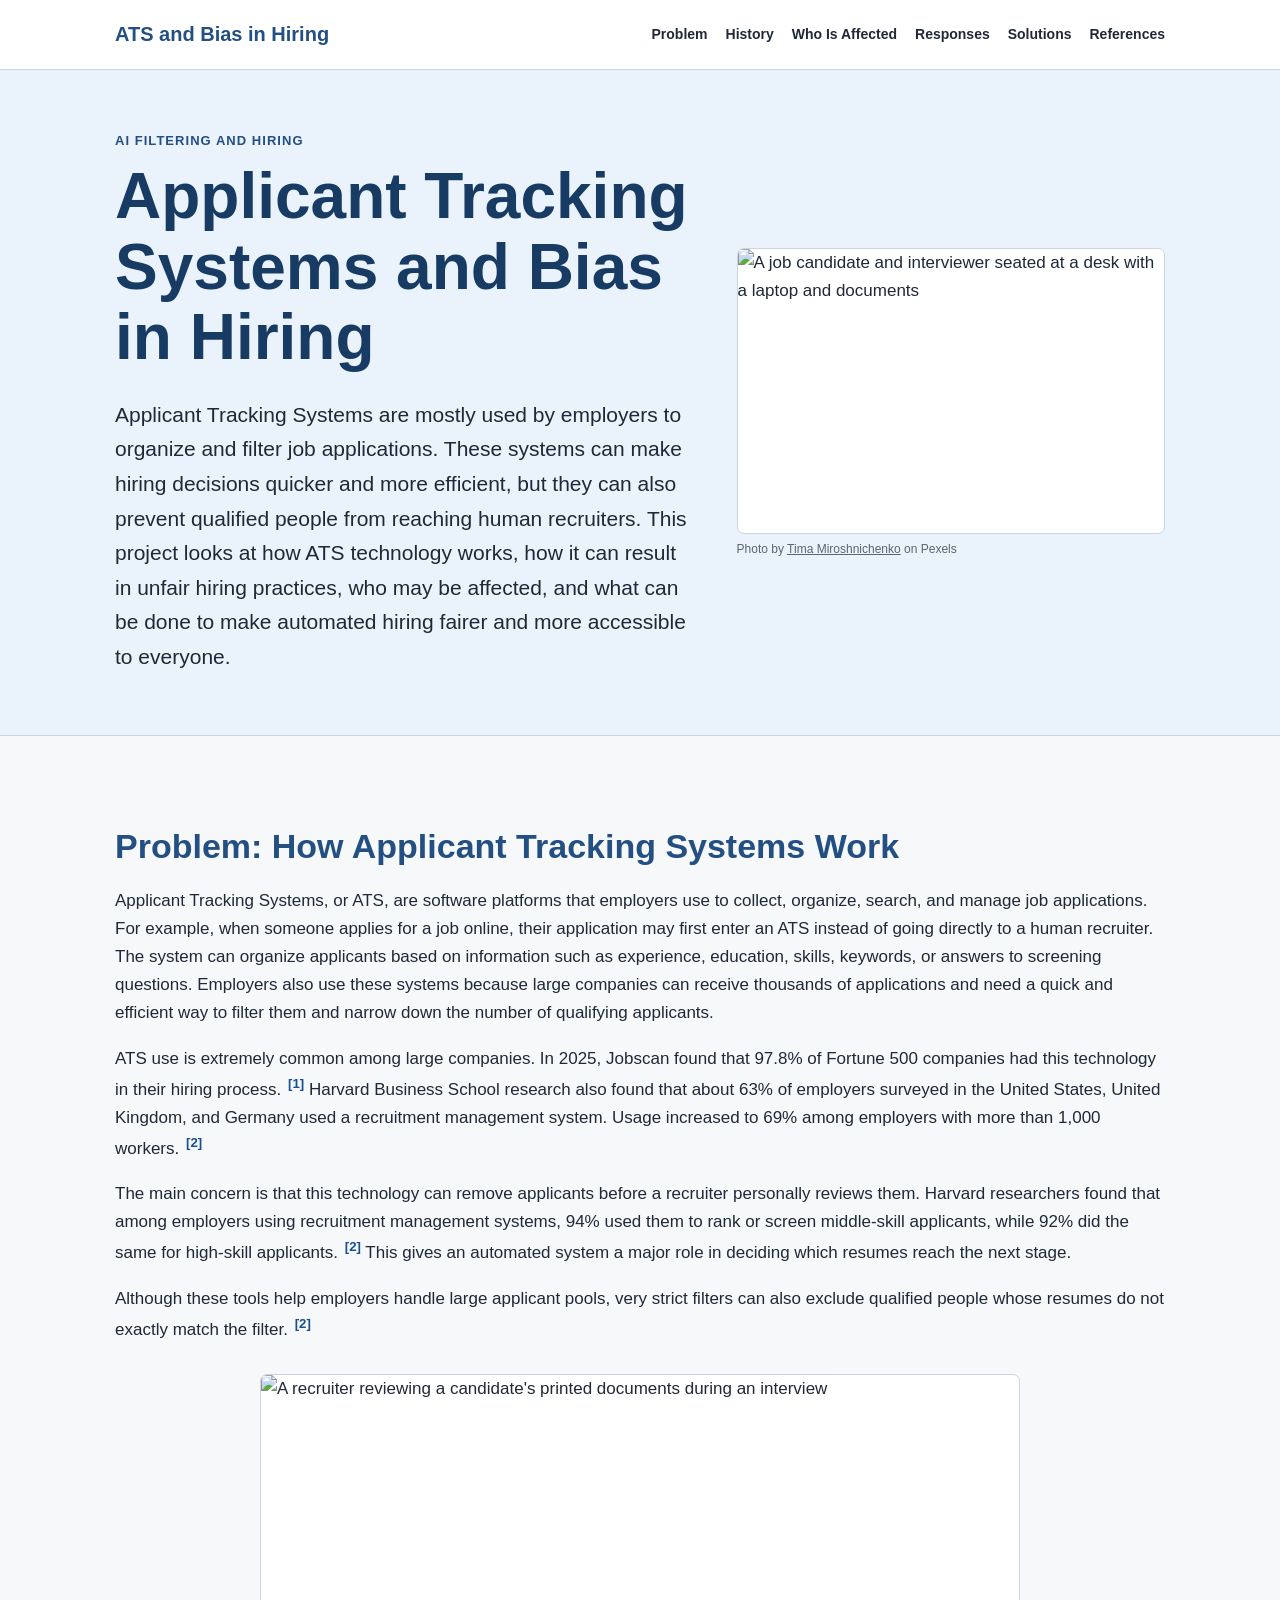
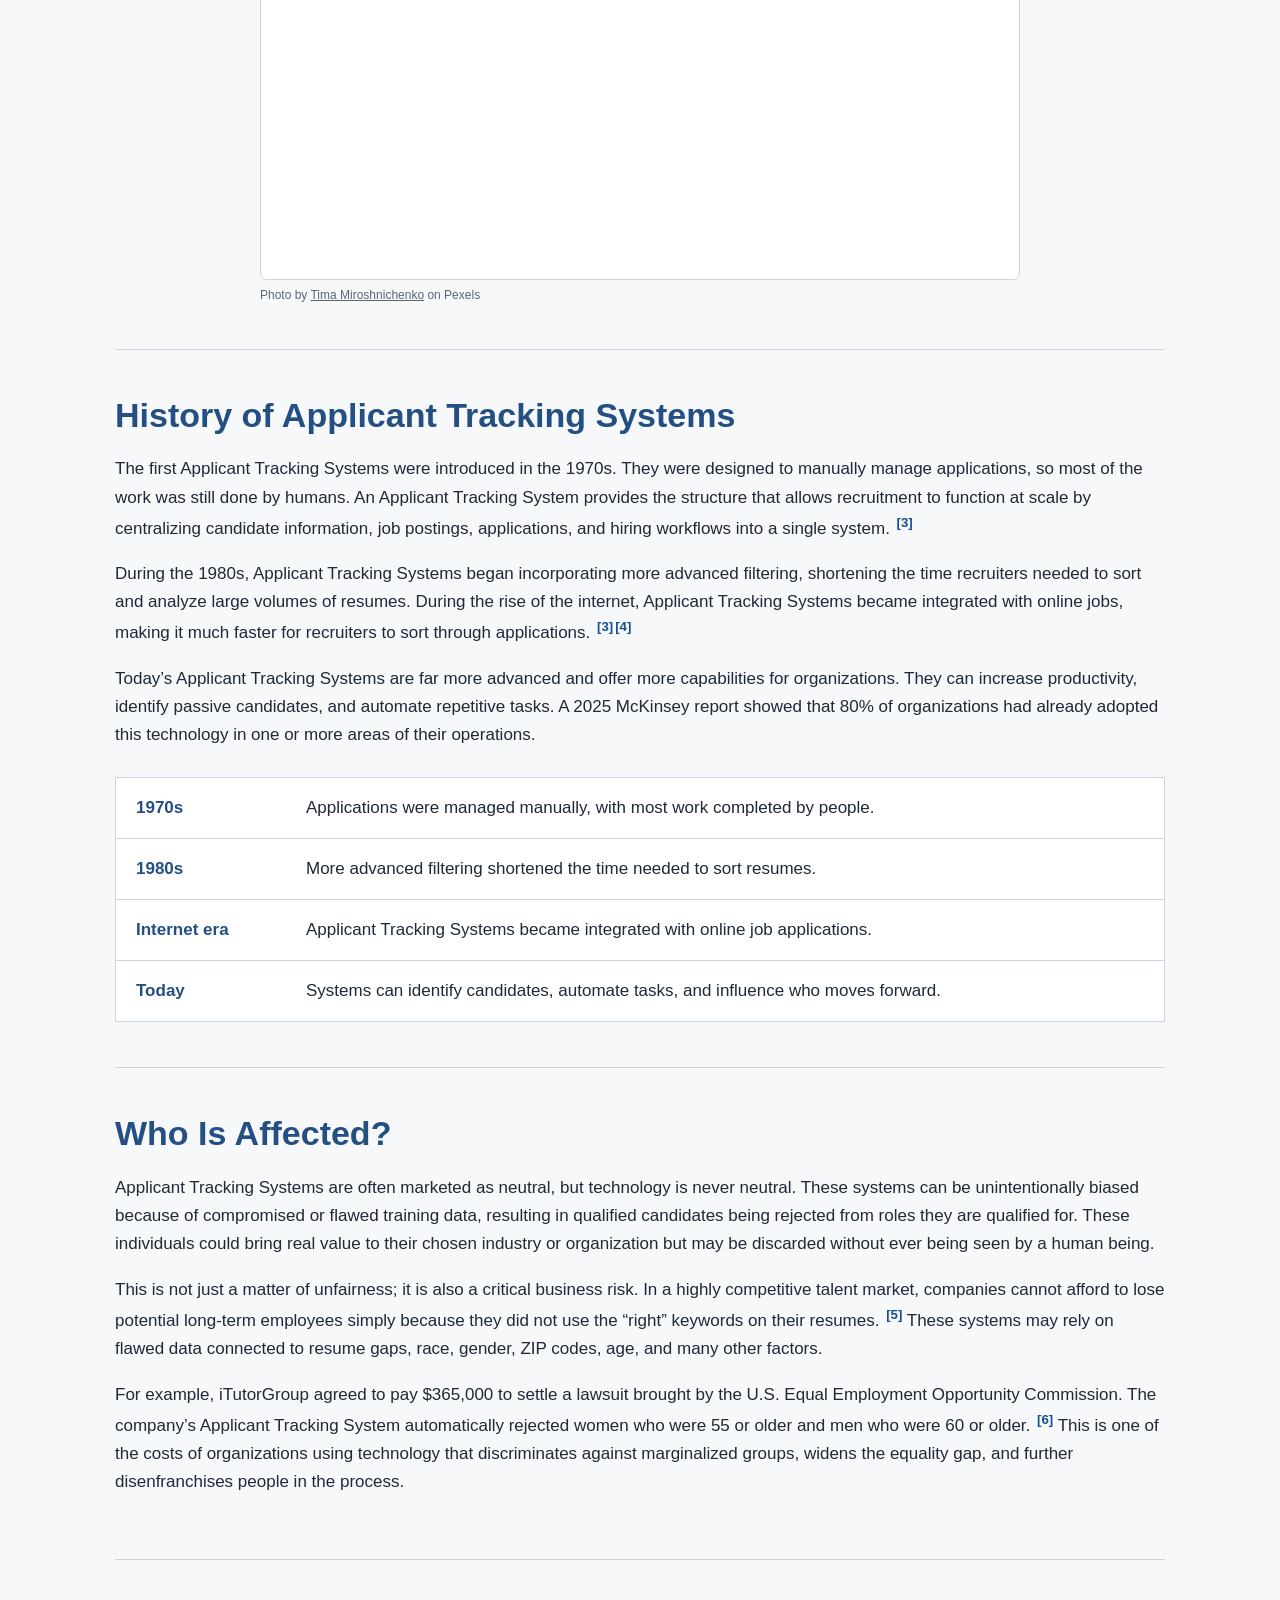
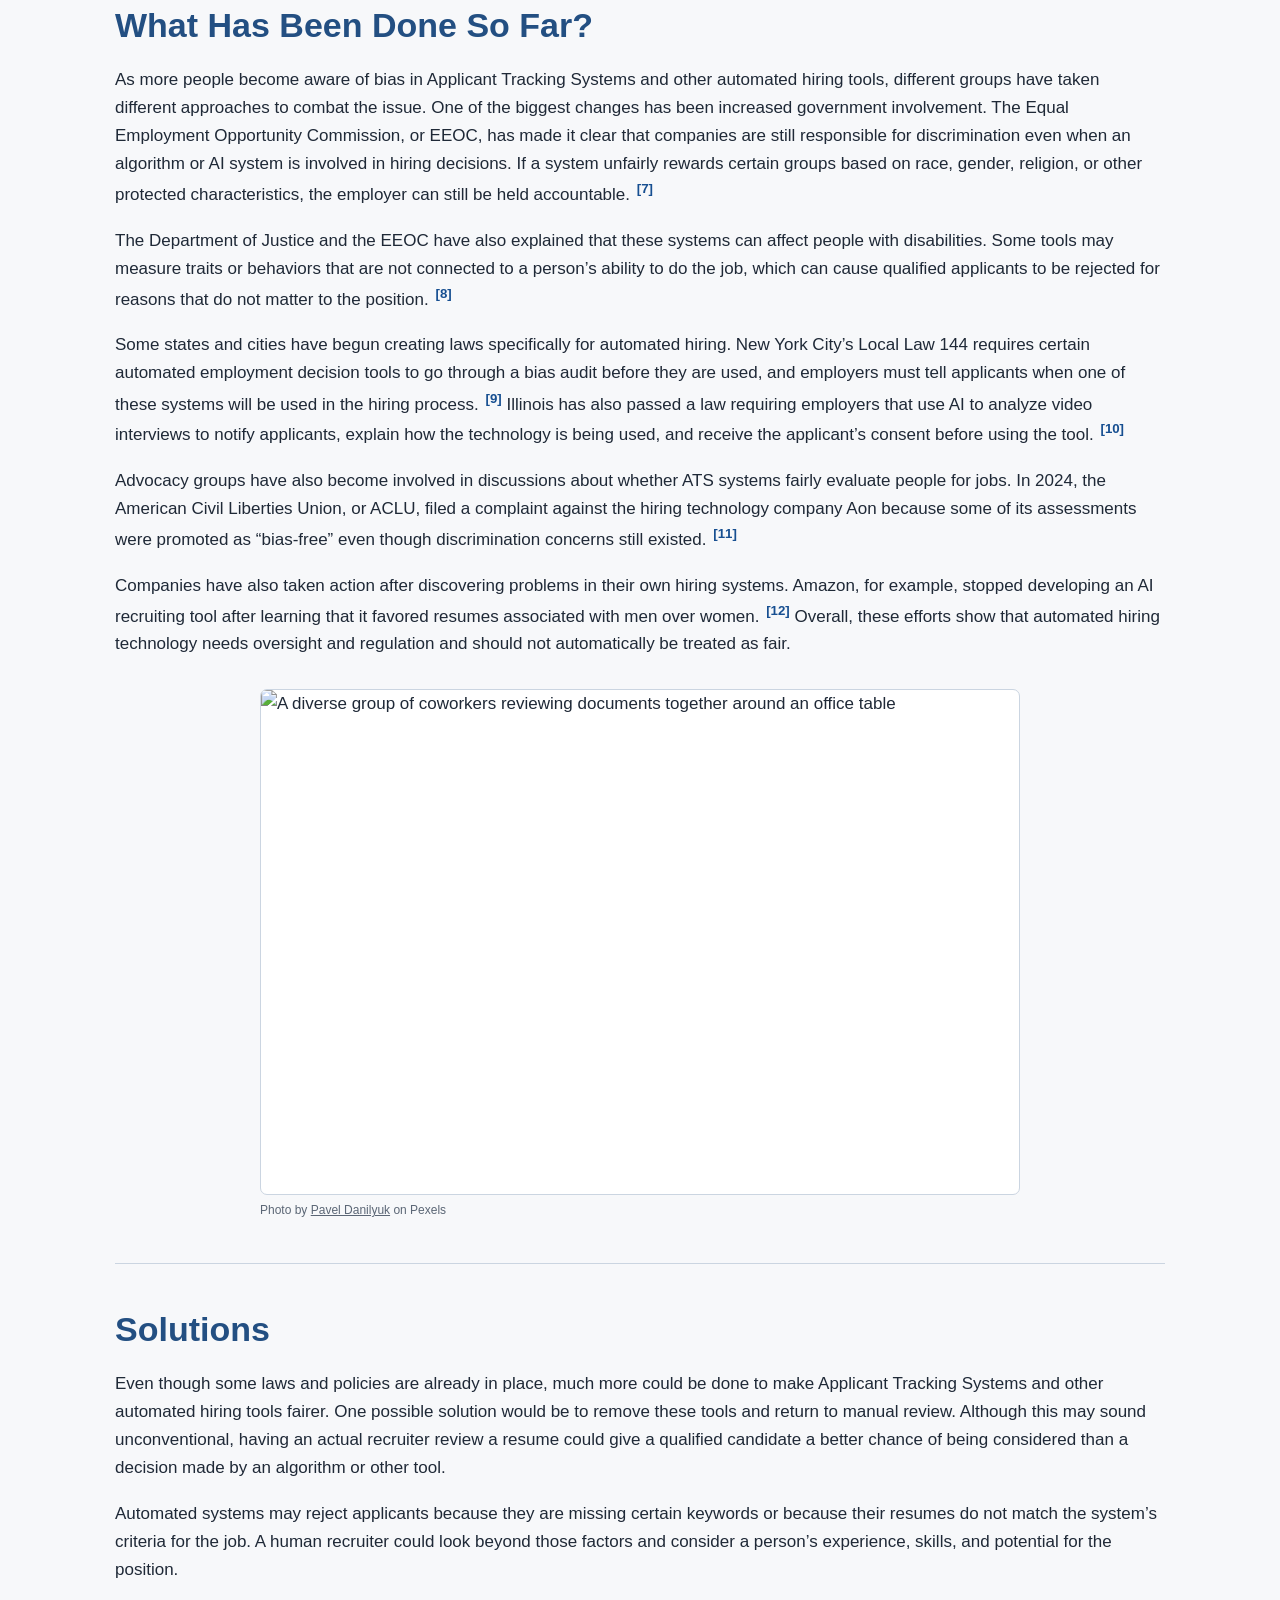
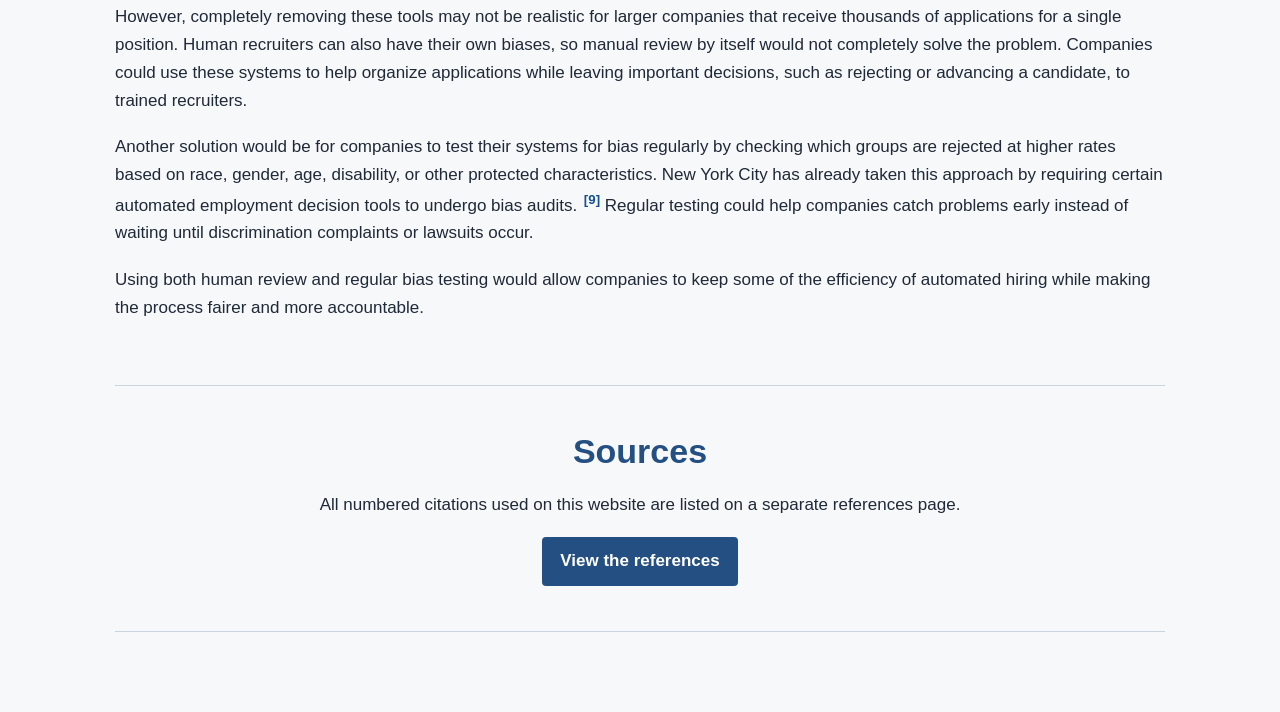
==== commit 6727de49: "Publish final project content and layout Add the complete project text, globally numbered references" ====
--- a/index.html
+++ b/index.html
@@ -4,13 +4,13 @@
   <meta charset="utf-8">
   <meta name="viewport" content="width=device-width, initial-scale=1">
   <link rel="stylesheet" href="styles.css">
-  <title>AI Filtering on Job Sites</title>
-  <meta name="description" content="How applicant tracking systems can affect people applying for jobs.">
+  <title>Applicant Tracking Systems and Bias in Hiring</title>
+  <meta name="description" content="How Applicant Tracking Systems work, who they affect, and how automated hiring can be made fairer.">
 </head>
 <body>
 <main>
   <header class="topbar">
-    <div class="site-title">AI Filtering on Job Sites</div>
+    <div class="site-title">ATS and Bias in Hiring</div>
     <nav aria-label="Main navigation">
       <a href="#problem">Problem</a>
       <a href="#history">History</a>
@@ -22,54 +22,72 @@
   </header>
 
   <section class="intro">
-    <div class="container">
-      <p class="label">AI filtering and hiring</p>
-      <h1>AI Filtering on Job Sites</h1>
-      <p class="intro-text">This website looks at AI filtering on job sites such as Workday and Greenhouse. The goal is to understand whether people are being rejected from jobs because of discriminatory factors such as race, gender, age, and other information connected to their applications.</p>
+    <div class="container intro-grid">
+      <div>
+        <p class="label">AI filtering and hiring</p>
+        <h1>Applicant Tracking Systems and Bias in Hiring</h1>
+        <p class="intro-text">Applicant Tracking Systems are mostly used by employers to organize and filter job applications. These systems can make hiring decisions quicker and more efficient, but they can also prevent qualified people from reaching human recruiters. This project looks at how ATS technology works, how it can result in unfair hiring practices, who may be affected, and what can be done to make automated hiring fairer and more accessible to everyone.</p>
+      </div>
+      <figure class="photo">
+        <img src="images/job-interview.jpg" alt="A job candidate and interviewer seated at a desk with a laptop and documents">
+        <figcaption>Photo by <a href="https://www.pexels.com/photo/a-man-interviewing-an-applicant-5439138/" target="_blank" rel="noreferrer">Tima Miroshnichenko</a> on Pexels</figcaption>
+      </figure>
     </div>
   </section>
 
   <div class="container content">
     <section id="problem">
-      <h2>What is the problem?</h2>
-      <p>An Applicant Tracking System, or ATS, provides the structure that allows recruitment to work at a large scale. It centralizes candidate information, job postings, applications, and hiring workflows into one system. <a class="cite" href="references.html#ref-1" aria-label="Reference 1">[1]</a></p>
-      <p>Applicant tracking systems are often marketed as neutral, but technology is not neutral. A system can be affected by the data it was trained on and may reject qualified candidates before a human being ever sees their application. This can cause employers to overlook people who could bring real value to an organization simply because they did not use the “right” keywords on their resume. <a class="cite" href="references.html#ref-3" aria-label="Reference 3">[3]</a></p>
+      <h2>Problem: How Applicant Tracking Systems Work</h2>
+      <p>Applicant Tracking Systems, or ATS, are software platforms that employers use to collect, organize, search, and manage job applications. For example, when someone applies for a job online, their application may first enter an ATS instead of going directly to a human recruiter. The system can organize applicants based on information such as experience, education, skills, keywords, or answers to screening questions. Employers also use these systems because large companies can receive thousands of applications and need a quick and efficient way to filter them and narrow down the number of qualifying applicants.</p>
+      <p>ATS use is extremely common among large companies. In 2025, Jobscan found that 97.8% of Fortune 500 companies had this technology in their hiring process. <a class="cite" href="references.html#ref-1" aria-label="Reference 1">[1]</a> Harvard Business School research also found that about 63% of employers surveyed in the United States, United Kingdom, and Germany used a recruitment management system. Usage increased to 69% among employers with more than 1,000 workers. <a class="cite" href="references.html#ref-2" aria-label="Reference 2">[2]</a></p>
+      <p>The main concern is that this technology can remove applicants before a recruiter personally reviews them. Harvard researchers found that among employers using recruitment management systems, 94% used them to rank or screen middle-skill applicants, while 92% did the same for high-skill applicants. <a class="cite" href="references.html#ref-2" aria-label="Reference 2">[2]</a> This gives an automated system a major role in deciding which resumes reach the next stage.</p>
+      <p>Although these tools help employers handle large applicant pools, very strict filters can also exclude qualified people whose resumes do not exactly match the filter. <a class="cite" href="references.html#ref-2" aria-label="Reference 2">[2]</a></p>
+      <figure class="photo section-photo">
+        <img src="images/resume-review.jpg" alt="A recruiter reviewing a candidate's printed documents during an interview">
+        <figcaption>Photo by <a href="https://www.pexels.com/photo/man-reading-a-contract-5439449/" target="_blank" rel="noreferrer">Tima Miroshnichenko</a> on Pexels</figcaption>
+      </figure>
     </section>
 
     <section id="history">
-      <h2>History of applicant tracking systems</h2>
-      <p>The first applicant tracking systems were introduced in the 1970s. They were designed to manage applications, and most of the work was still done by people. During the 1980s, these systems began using more advanced filtering, which shortened the time recruiters needed to sort and analyze large numbers of resumes. As the internet grew, applicant tracking systems became connected with online jobs and made it faster for recruiters to sort through applications. <a class="cite" href="references.html#ref-1" aria-label="Reference 1">[1]</a><a class="cite" href="references.html#ref-2" aria-label="Reference 2">[2]</a></p>
-      <p>Today’s applicant tracking systems are much more advanced. They can increase productivity, identify possible candidates, and automate repetitive tasks. These abilities make hiring faster, but they also allow the technology to have more influence over who gets considered for a job.</p>
-      <div class="timeline">
-        <div><strong>1970s</strong><span>Applications were managed mostly by people.</span></div>
-        <div><strong>1980s</strong><span>More advanced filtering made sorting resumes faster.</span></div>
-        <div><strong>Internet era</strong><span>Applicant tracking systems became connected with online jobs.</span></div>
-        <div><strong>Today</strong><span>Systems can identify candidates and automate repeated tasks.</span></div>
+      <h2>History of Applicant Tracking Systems</h2>
+      <p>The first Applicant Tracking Systems were introduced in the 1970s. They were designed to manually manage applications, so most of the work was still done by humans. An Applicant Tracking System provides the structure that allows recruitment to function at scale by centralizing candidate information, job postings, applications, and hiring workflows into a single system. <a class="cite" href="references.html#ref-3" aria-label="Reference 3">[3]</a></p>
+      <p>During the 1980s, Applicant Tracking Systems began incorporating more advanced filtering, shortening the time recruiters needed to sort and analyze large volumes of resumes. During the rise of the internet, Applicant Tracking Systems became integrated with online jobs, making it much faster for recruiters to sort through applications. <a class="cite" href="references.html#ref-3" aria-label="Reference 3">[3]</a><a class="cite" href="references.html#ref-4" aria-label="Reference 4">[4]</a></p>
+      <p>Today’s Applicant Tracking Systems are far more advanced and offer more capabilities for organizations. They can increase productivity, identify passive candidates, and automate repetitive tasks. A 2025 McKinsey report showed that 80% of organizations had already adopted this technology in one or more areas of their operations.</p>
+      <div class="timeline" aria-label="Applicant Tracking System history">
+        <div><strong>1970s</strong><span>Applications were managed manually, with most work completed by people.</span></div>
+        <div><strong>1980s</strong><span>More advanced filtering shortened the time needed to sort resumes.</span></div>
+        <div><strong>Internet era</strong><span>Applicant Tracking Systems became integrated with online job applications.</span></div>
+        <div><strong>Today</strong><span>Systems can identify candidates, automate tasks, and influence who moves forward.</span></div>
       </div>
     </section>
 
     <section id="affected">
-      <h2>Who is affected?</h2>
-      <p>Qualified applicants can be rejected when a system relies on flawed or biased data. Information connected to resume gaps, race, gender, ZIP codes, age, and other parts of an application can affect how a person is screened. The result can be discrimination against marginalized groups and a wider equality gap. <a class="cite" href="references.html#ref-3" aria-label="Reference 3">[3]</a></p>
-      <p>This is also a risk for employers. In a competitive job market, a company can lose possible long-term employees because an applicant did not use the keywords that the system expected. The person may be rejected even though they are qualified for the role.</p>
-      <p>One example involved iTutorGroup. The company agreed to pay $365,000 to settle a lawsuit brought by the U.S. Equal Employment Opportunity Commission. The EEOC said the company’s software automatically rejected women who were 55 or older and men who were 60 or older. <a class="cite" href="references.html#ref-4" aria-label="Reference 4">[4]</a></p>
+      <h2>Who Is Affected?</h2>
+      <p>Applicant Tracking Systems are often marketed as neutral, but technology is never neutral. These systems can be unintentionally biased because of compromised or flawed training data, resulting in qualified candidates being rejected from roles they are qualified for. These individuals could bring real value to their chosen industry or organization but may be discarded without ever being seen by a human being.</p>
+      <p>This is not just a matter of unfairness; it is also a critical business risk. In a highly competitive talent market, companies cannot afford to lose potential long-term employees simply because they did not use the “right” keywords on their resumes. <a class="cite" href="references.html#ref-5" aria-label="Reference 5">[5]</a> These systems may rely on flawed data connected to resume gaps, race, gender, ZIP codes, age, and many other factors.</p>
+      <p>For example, iTutorGroup agreed to pay $365,000 to settle a lawsuit brought by the U.S. Equal Employment Opportunity Commission. The company’s Applicant Tracking System automatically rejected women who were 55 or older and men who were 60 or older. <a class="cite" href="references.html#ref-6" aria-label="Reference 6">[6]</a> This is one of the costs of organizations using technology that discriminates against marginalized groups, widens the equality gap, and further disenfranchises people in the process.</p>
     </section>
 
     <section id="responses">
-      <h2>What has been done so far?</h2>
-      <p>Government agencies have become more involved as people have learned more about bias in applicant tracking systems and other automated hiring tools. The U.S. Equal Employment Opportunity Commission says an employer can still be held responsible for discrimination when an algorithm or AI system is involved in a hiring decision. A company cannot avoid responsibility just because the decision came from a tool. <a class="cite" href="references.html#ref-5" aria-label="Reference 5">[5]</a></p>
-      <p>The U.S. Department of Justice and the EEOC have also warned that automated hiring tools can affect people with disabilities. Some tools may measure traits or behaviors that are not connected to a person’s ability to do the job. This can cause a qualified applicant to be rejected for something that does not matter to the position. <a class="cite" href="references.html#ref-6" aria-label="Reference 6">[6]</a></p>
-      <p>Some states and cities have created laws for automated hiring. New York City’s Local Law 144 requires certain automated employment decision tools to receive a bias audit, and employers must tell applicants when one of these tools will be used. Illinois also requires employers using AI to analyze video interviews to notify applicants, explain how the technology works, and receive consent before using it. <a class="cite" href="references.html#ref-7" aria-label="Reference 7">[7]</a><a class="cite" href="references.html#ref-8" aria-label="Reference 8">[8]</a></p>
-      <p>Advocacy groups and companies have responded too. In 2024, the American Civil Liberties Union filed a complaint against the hiring technology company Aon because some assessments were promoted as “bias-free” even though discrimination concerns remained. Amazon also stopped developing an AI recruiting tool after finding that it favored resumes associated with men over women. <a class="cite" href="references.html#ref-9" aria-label="Reference 9">[9]</a><a class="cite" href="references.html#ref-10" aria-label="Reference 10">[10]</a></p>
-      <p>These actions show that automated hiring technology needs oversight and should not automatically be treated as fair.</p>
+      <h2>What Has Been Done So Far?</h2>
+      <p>As more people become aware of bias in Applicant Tracking Systems and other automated hiring tools, different groups have taken different approaches to combat the issue. One of the biggest changes has been increased government involvement. The Equal Employment Opportunity Commission, or EEOC, has made it clear that companies are still responsible for discrimination even when an algorithm or AI system is involved in hiring decisions. If a system unfairly rewards certain groups based on race, gender, religion, or other protected characteristics, the employer can still be held accountable. <a class="cite" href="references.html#ref-7" aria-label="Reference 7">[7]</a></p>
+      <p>The Department of Justice and the EEOC have also explained that these systems can affect people with disabilities. Some tools may measure traits or behaviors that are not connected to a person’s ability to do the job, which can cause qualified applicants to be rejected for reasons that do not matter to the position. <a class="cite" href="references.html#ref-8" aria-label="Reference 8">[8]</a></p>
+      <p>Some states and cities have begun creating laws specifically for automated hiring. New York City’s Local Law 144 requires certain automated employment decision tools to go through a bias audit before they are used, and employers must tell applicants when one of these systems will be used in the hiring process. <a class="cite" href="references.html#ref-9" aria-label="Reference 9">[9]</a> Illinois has also passed a law requiring employers that use AI to analyze video interviews to notify applicants, explain how the technology is being used, and receive the applicant’s consent before using the tool. <a class="cite" href="references.html#ref-10" aria-label="Reference 10">[10]</a></p>
+      <p>Advocacy groups have also become involved in discussions about whether ATS systems fairly evaluate people for jobs. In 2024, the American Civil Liberties Union, or ACLU, filed a complaint against the hiring technology company Aon because some of its assessments were promoted as “bias-free” even though discrimination concerns still existed. <a class="cite" href="references.html#ref-11" aria-label="Reference 11">[11]</a></p>
+      <p>Companies have also taken action after discovering problems in their own hiring systems. Amazon, for example, stopped developing an AI recruiting tool after learning that it favored resumes associated with men over women. <a class="cite" href="references.html#ref-12" aria-label="Reference 12">[12]</a> Overall, these efforts show that automated hiring technology needs oversight and regulation and should not automatically be treated as fair.</p>
+      <figure class="photo section-photo">
+        <img src="images/team-review.jpg" alt="A diverse group of coworkers reviewing documents together around an office table">
+        <figcaption>Photo by <a href="https://www.pexels.com/photo/people-working-at-an-office-7654411/" target="_blank" rel="noreferrer">Pavel Danilyuk</a> on Pexels</figcaption>
+      </figure>
     </section>
 
     <section id="solutions">
       <h2>Solutions</h2>
-      <p>One possible solution would be to remove automated screening tools and return to manual review. A recruiter may be able to look past missing keywords and consider a person’s experience, skills, and potential. This could give qualified applicants a better chance than a system that rejects resumes because they do not match its expected wording.</p>
-      <p>Completely removing these tools may not be realistic for large companies that receive thousands of applications for one position. Human recruiters can also have their own biases, so manual review by itself would not completely solve the problem.</p>
-      <p>A more balanced solution would be to use applicant tracking systems to organize applications while leaving important decisions, such as rejecting or advancing a candidate, to trained recruiters. Companies could also test their systems regularly and check whether people are being rejected at different rates based on race, gender, age, disability, or other protected characteristics. New York City already requires bias audits for certain automated employment decision tools. <a class="cite" href="references.html#ref-7" aria-label="Reference 7">[7]</a></p>
-      <p>Using both human review and regular bias testing would let companies keep some of the speed of automated hiring while making the process fairer and more accountable.</p>
+      <p>Even though some laws and policies are already in place, much more could be done to make Applicant Tracking Systems and other automated hiring tools fairer. One possible solution would be to remove these tools and return to manual review. Although this may sound unconventional, having an actual recruiter review a resume could give a qualified candidate a better chance of being considered than a decision made by an algorithm or other tool.</p>
+      <p>Automated systems may reject applicants because they are missing certain keywords or because their resumes do not match the system’s criteria for the job. A human recruiter could look beyond those factors and consider a person’s experience, skills, and potential for the position.</p>
+      <p>However, completely removing these tools may not be realistic for larger companies that receive thousands of applications for a single position. Human recruiters can also have their own biases, so manual review by itself would not completely solve the problem. Companies could use these systems to help organize applications while leaving important decisions, such as rejecting or advancing a candidate, to trained recruiters.</p>
+      <p>Another solution would be for companies to test their systems for bias regularly by checking which groups are rejected at higher rates based on race, gender, age, disability, or other protected characteristics. New York City has already taken this approach by requiring certain automated employment decision tools to undergo bias audits. <a class="cite" href="references.html#ref-9" aria-label="Reference 9">[9]</a> Regular testing could help companies catch problems early instead of waiting until discrimination complaints or lawsuits occur.</p>
+      <p>Using both human review and regular bias testing would allow companies to keep some of the efficiency of automated hiring while making the process fairer and more accountable.</p>
     </section>
 
     <section class="references-link">
--- a/styles.css
+++ b/styles.css
@@ -1 +1,60 @@
-:root{--blue:#234f82;--light-blue:#eaf2fb;--border:#cbd5e1;--text:#1f2937;--muted:#5b6675}*{box-sizing:border-box}html{scroll-behavior:smooth}body{color:var(--text);background:#f7f8fa;margin:0;font-family:Arial,Helvetica,sans-serif;font-size:17px;line-height:1.65}a{color:#174f91}.container{width:min(100% - 40px,1050px);margin:0 auto}.topbar{border-bottom:1px solid var(--border);background:#fff;justify-content:space-between;align-items:center;gap:30px;padding:18px max(20px,50% - 525px);display:flex}.site-title{color:var(--blue);font-size:20px;font-weight:700}nav{flex-wrap:wrap;gap:18px;font-size:14px;display:flex}nav a{color:var(--text);font-weight:600;text-decoration:none}nav a:hover,nav a:focus-visible{text-decoration:underline}.intro{background:var(--light-blue);border-bottom:1px solid var(--border);padding:70px 0}.label{color:var(--blue);letter-spacing:.08em;text-transform:uppercase;margin:0 0 10px;font-size:13px;font-weight:700}h1{color:#173b63;max-width:900px;margin:0;font-size:clamp(38px,6vw,64px);line-height:1.1}.intro-text{max-width:850px;margin:25px 0 0;font-size:21px}.content{padding:45px 0 80px}.content>section{border-bottom:1px solid var(--border);padding:45px 0;scroll-margin-top:20px}h2{color:var(--blue);margin:0 0 20px;font-size:34px;line-height:1.2}h3{color:#24435f;margin:28px 0 10px;font-size:22px;line-height:1.25}p{margin:0 0 18px}.cite{vertical-align:super;margin-left:2px;font-size:.78em;font-weight:700;text-decoration:none;display:inline-block}.simple-grid{grid-template-columns:repeat(4,1fr);gap:14px;margin:30px 0;display:grid}.simple-grid article,.topic-cards article{border:1px solid var(--border);background:#fff;border-radius:6px;padding:20px}.simple-grid h3,.topic-cards h3{margin:0 0 8px}.simple-grid p,.topic-cards p{margin:0}.timeline{border:1px solid var(--border);background:#fff;margin-top:28px}.timeline>div{border-bottom:1px solid var(--border);grid-template-columns:150px 1fr;gap:20px;padding:16px 20px;display:grid}.timeline>div:last-child{border-bottom:0}.timeline strong{color:var(--blue)}.topic-cards{grid-template-columns:1fr 1fr;gap:18px;margin-top:28px;display:grid}.solutions{padding-left:26px}.solutions li{margin-bottom:16px;padding-left:8px}.references-link{text-align:center}.button{background:var(--blue);color:#fff;border-radius:4px;padding:10px 18px;font-weight:700;text-decoration:none;display:inline-block}.button:hover,.button:focus-visible{background:#173b63}.references-hero{background:var(--light-blue);border-bottom:1px solid var(--border);padding:70px max(20px,50% - 525px)}.references-hero h1{font-size:55px}.references-hero>p:last-child{max-width:850px;margin:20px 0 0;font-size:18px}.eyebrow{color:var(--blue);text-transform:uppercase;margin:0 0 10px;font-size:13px;font-weight:700}.references-list{width:min(100% - 40px,1050px);margin:0 auto;padding:45px 0;list-style:none}.references-list li{border-bottom:1px solid var(--border);grid-template-columns:60px 1fr;gap:18px;padding:24px 0;scroll-margin-top:20px;display:grid}.references-list li>span{color:var(--blue);font-weight:700}.references-list p{margin:0 0 8px}.references-list a{font-size:14px;font-weight:700}.source-note{background:#eef2f6;padding:40px max(20px,50% - 525px)}.source-note h2{font-size:28px}.source-note p{max-width:900px}@media (max-width:850px){.topbar{flex-direction:column;align-items:flex-start}.simple-grid{grid-template-columns:1fr 1fr}}@media (max-width:620px){body{font-size:16px}.intro{padding:50px 0}.intro-text{font-size:18px}.simple-grid,.topic-cards{grid-template-columns:1fr}.timeline>div{grid-template-columns:1fr;gap:3px}.references-list li{grid-template-columns:42px 1fr;gap:8px}}@media (prefers-reduced-motion:reduce){html{scroll-behavior:auto}}
+:root { --blue:#234f82; --light-blue:#eaf2fb; --border:#cbd5e1; --text:#1f2937; --muted:#5b6675; }
+* { box-sizing:border-box; }
+html { scroll-behavior:smooth; }
+body { margin:0; background:#f7f8fa; color:var(--text); font-family:Arial,Helvetica,sans-serif; font-size:17px; line-height:1.65; }
+a { color:#174f91; }
+.container { width:min(100% - 40px,1050px); margin:0 auto; }
+.topbar { display:flex; align-items:center; justify-content:space-between; gap:30px; padding:18px max(20px,calc((100% - 1050px)/2)); background:white; border-bottom:1px solid var(--border); }
+.site-title { font-size:20px; font-weight:700; color:var(--blue); }
+nav { display:flex; flex-wrap:wrap; gap:18px; font-size:14px; }
+nav a { color:var(--text); font-weight:600; text-decoration:none; }
+nav a:hover,nav a:focus-visible { text-decoration:underline; }
+.intro { padding:60px 0; background:var(--light-blue); border-bottom:1px solid var(--border); }
+.intro-grid { display:grid; grid-template-columns:minmax(0,1.15fr) minmax(300px,.85fr); align-items:center; gap:42px; }
+.label { margin:0 0 10px; color:var(--blue); font-size:13px; font-weight:700; letter-spacing:.08em; text-transform:uppercase; }
+h1 { max-width:900px; margin:0; color:#173b63; font-size:clamp(38px,6vw,64px); line-height:1.1; }
+.intro-text { max-width:850px; margin:25px 0 0; font-size:21px; }
+.photo { margin:0; }
+.photo img { display:block; width:100%; aspect-ratio:3/2; object-fit:cover; border:1px solid var(--border); border-radius:7px; background:white; }
+.photo figcaption { margin-top:7px; color:var(--muted); font-size:12px; line-height:1.35; }
+.photo figcaption a { color:inherit; }
+.section-photo { width:min(100%,760px); margin:30px auto 0; }
+.content { padding:45px 0 80px; }
+.content>section { padding:45px 0; border-bottom:1px solid var(--border); scroll-margin-top:20px; }
+h2 { margin:0 0 20px; color:var(--blue); font-size:34px; line-height:1.2; }
+h3 { margin:28px 0 10px; color:#24435f; font-size:22px; line-height:1.25; }
+p { margin:0 0 18px; }
+.cite { display:inline-block; margin-left:2px; font-size:.78em; font-weight:700; text-decoration:none; vertical-align:super; }
+.simple-grid { display:grid; grid-template-columns:repeat(4,1fr); gap:14px; margin:30px 0; }
+.simple-grid article,.topic-cards article { padding:20px; background:white; border:1px solid var(--border); border-radius:6px; }
+.simple-grid h3,.topic-cards h3 { margin:0 0 8px; }
+.simple-grid p,.topic-cards p { margin:0; }
+.timeline { margin-top:28px; border:1px solid var(--border); background:white; }
+.timeline>div { display:grid; grid-template-columns:150px 1fr; gap:20px; padding:16px 20px; border-bottom:1px solid var(--border); }
+.timeline>div:last-child { border-bottom:0; }
+.timeline strong { color:var(--blue); }
+.topic-cards { display:grid; grid-template-columns:1fr 1fr; gap:18px; margin-top:28px; }
+.solutions { padding-left:26px; }
+.solutions li { margin-bottom:16px; padding-left:8px; }
+.references-link { text-align:center; }
+.button { display:inline-block; padding:10px 18px; background:var(--blue); color:white; border-radius:4px; font-weight:700; text-decoration:none; }
+.button:hover,.button:focus-visible { background:#173b63; }
+.references-hero { padding:70px max(20px,calc((100% - 1050px)/2)); background:var(--light-blue); border-bottom:1px solid var(--border); }
+.references-hero h1 { font-size:55px; }
+.references-hero>p:last-child { max-width:850px; margin:20px 0 0; font-size:18px; }
+.eyebrow { margin:0 0 10px; color:var(--blue); font-size:13px; font-weight:700; text-transform:uppercase; }
+.references-list { width:min(100% - 40px,1050px); margin:0 auto; padding:45px 0; list-style:none; }
+.references-list li { display:grid; grid-template-columns:60px 1fr; gap:18px; padding:24px 0; border-bottom:1px solid var(--border); scroll-margin-top:20px; }
+.references-list li>span { color:var(--blue); font-weight:700; }
+.references-list p { margin:0 0 8px; }
+.references-list a { font-size:14px; font-weight:700; }
+.photo-credits { padding:40px max(20px,calc((100% - 1050px)/2)); background:#eef2f6; }
+.photo-credits h2 { font-size:28px; }
+.photo-credits ul { margin:0; padding-left:22px; }
+.photo-credits li { margin:8px 0; }
+.source-note { padding:40px max(20px,calc((100% - 1050px)/2)); background:#eef2f6; }
+.source-note h2 { font-size:28px; }
+.source-note p { max-width:900px; }
+@media (max-width:850px) { .topbar{align-items:flex-start;flex-direction:column}.intro-grid{grid-template-columns:1fr}.intro-grid .photo{max-width:650px}.simple-grid{grid-template-columns:1fr 1fr} }
+@media (max-width:620px) { body{font-size:16px}.intro{padding:50px 0}.intro-text{font-size:18px}.simple-grid,.topic-cards{grid-template-columns:1fr}.timeline>div{grid-template-columns:1fr;gap:3px}.references-list li{grid-template-columns:42px 1fr;gap:8px} }
+@media (prefers-reduced-motion:reduce) { html{scroll-behavior:auto} }
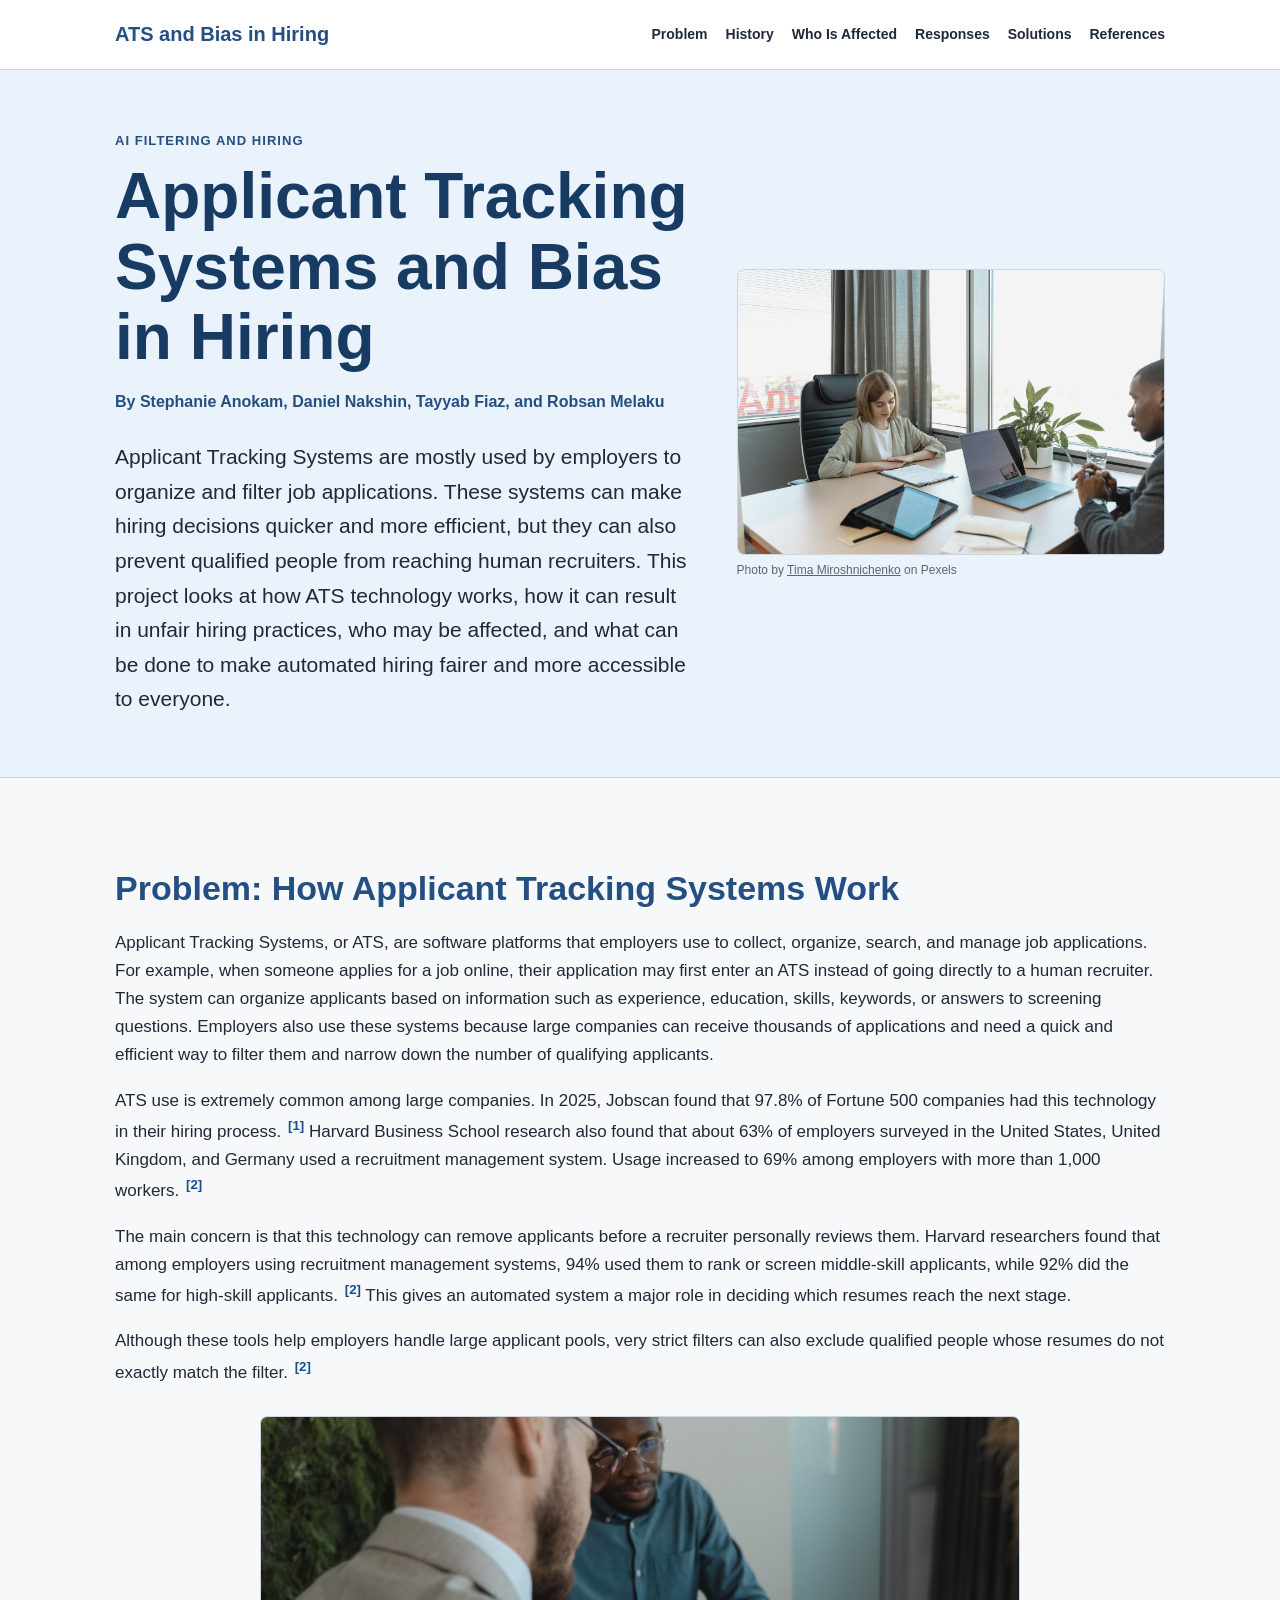
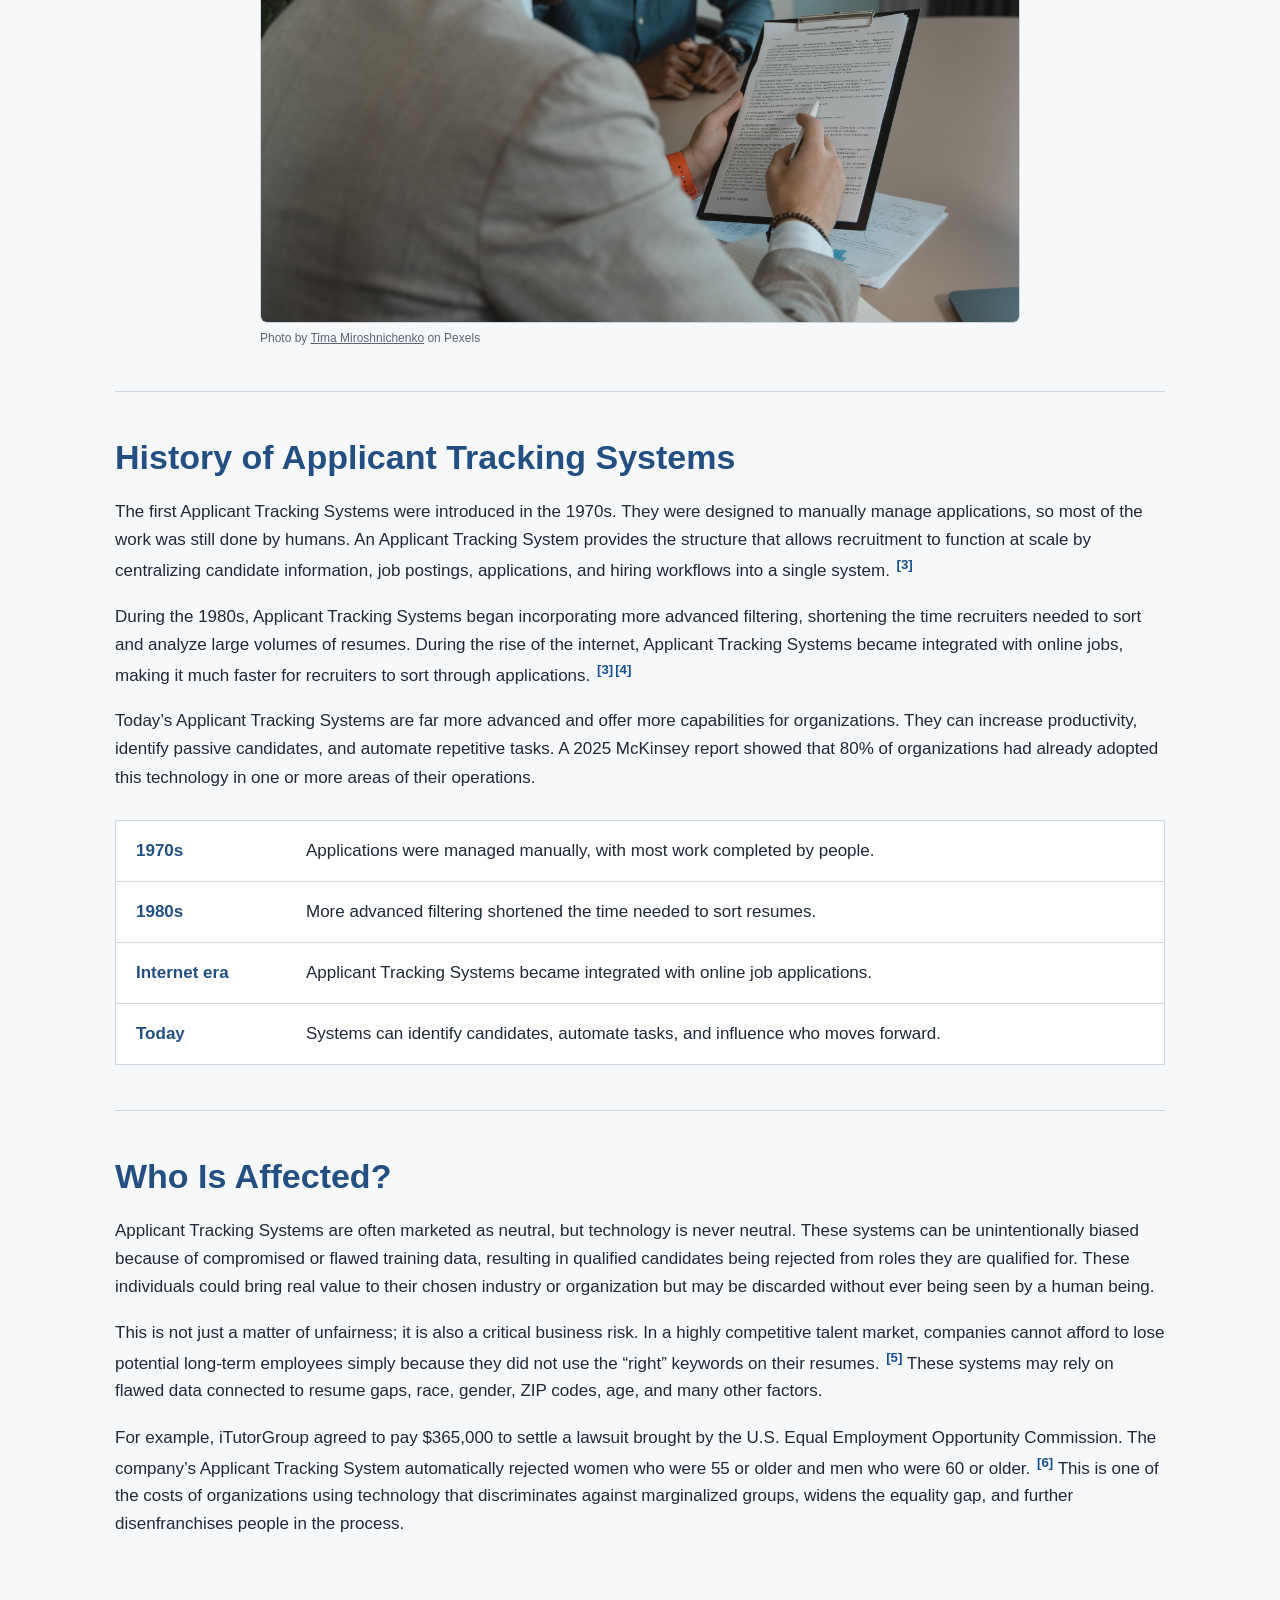
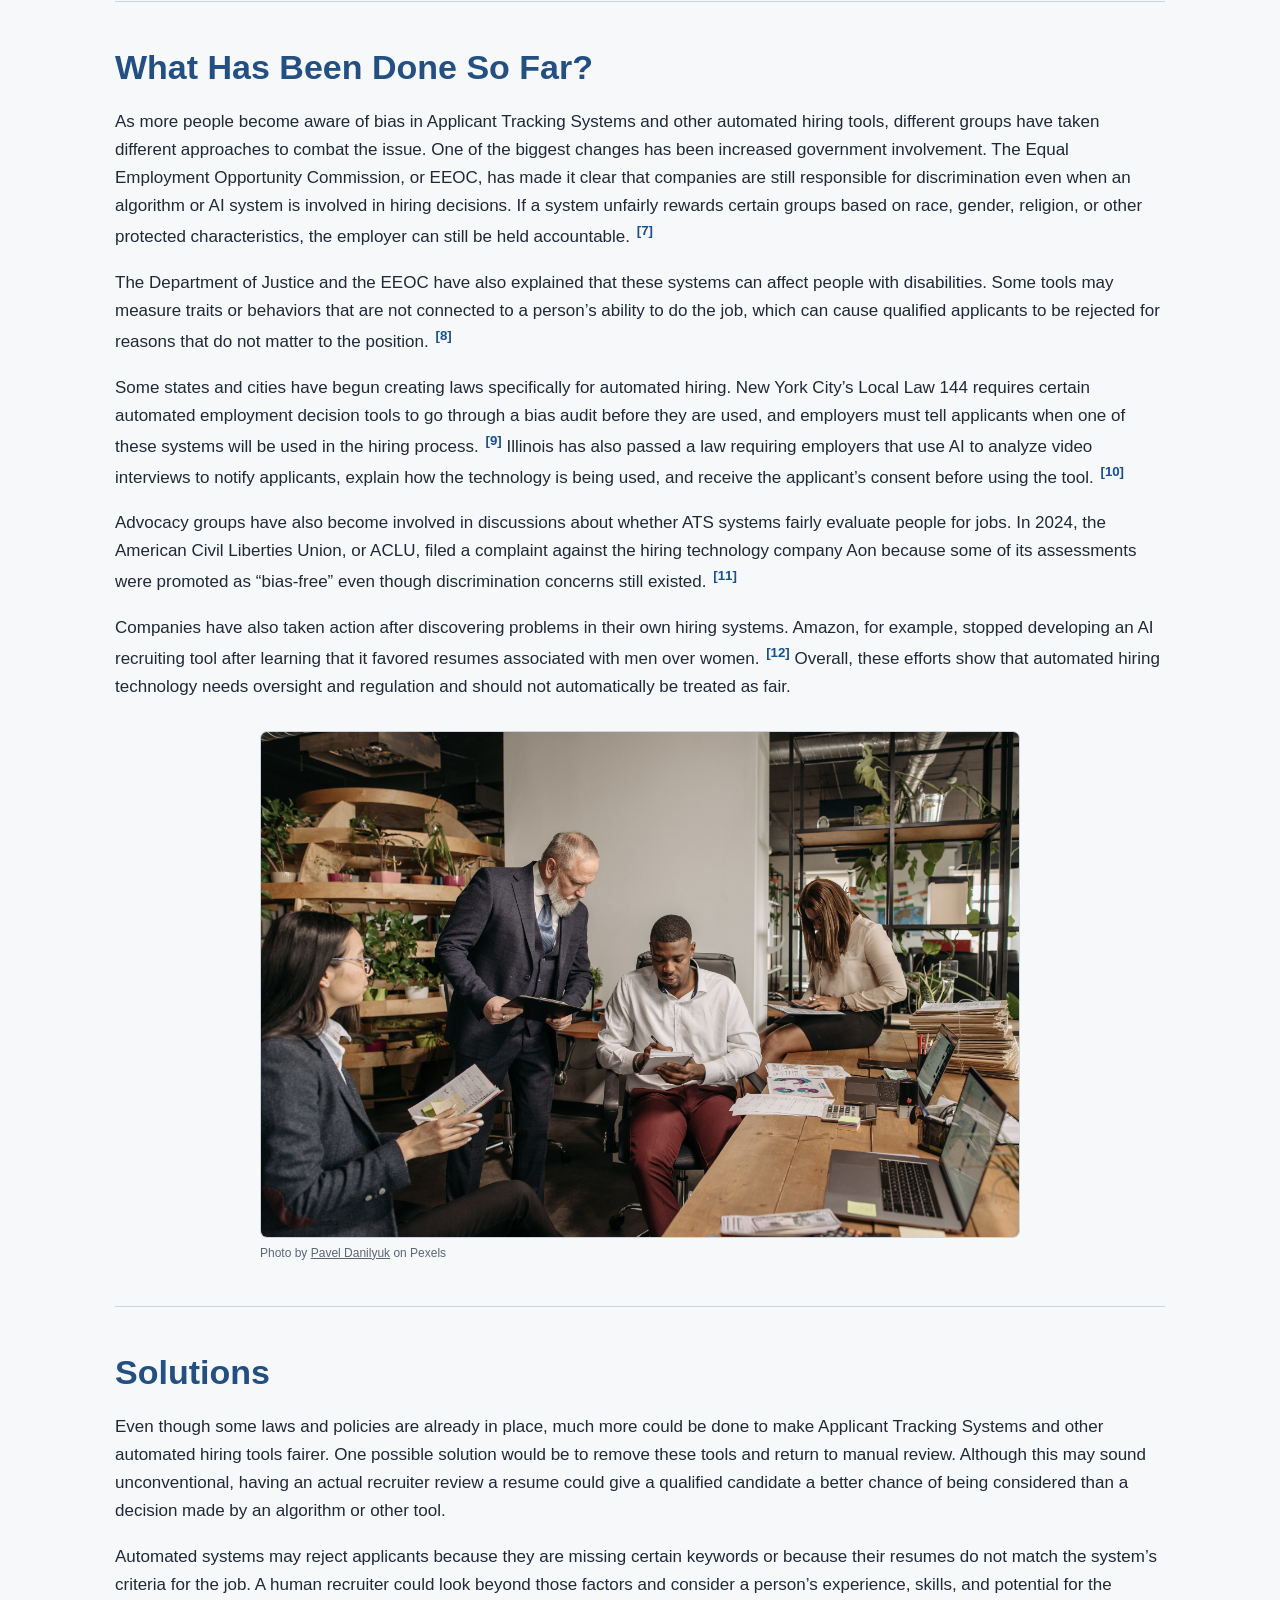
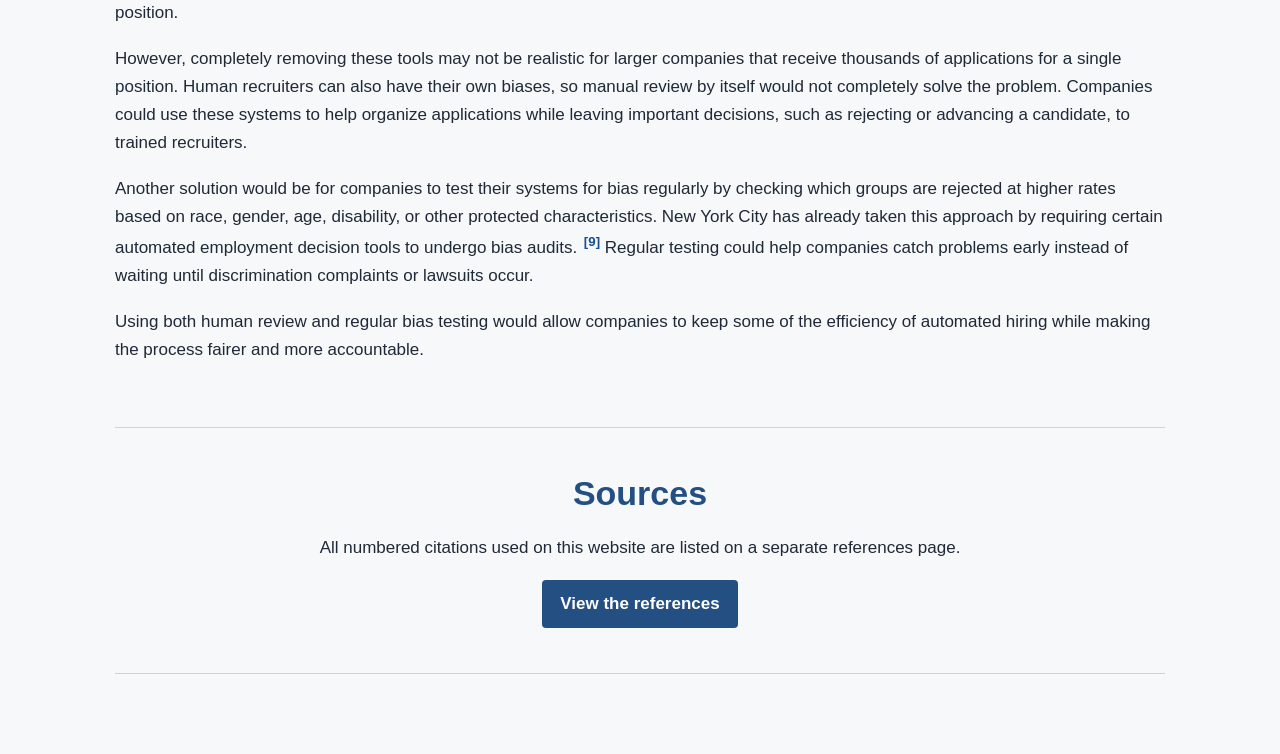
==== commit 7efb8727: "Add project authors" ====
--- a/index.html
+++ b/index.html
@@ -26,6 +26,7 @@
       <div>
         <p class="label">AI filtering and hiring</p>
         <h1>Applicant Tracking Systems and Bias in Hiring</h1>
+        <p class="authors">By Stephanie Anokam, Daniel Nakshin, Tayyab Fiaz, and Robsan Melaku</p>
         <p class="intro-text">Applicant Tracking Systems are mostly used by employers to organize and filter job applications. These systems can make hiring decisions quicker and more efficient, but they can also prevent qualified people from reaching human recruiters. This project looks at how ATS technology works, how it can result in unfair hiring practices, who may be affected, and what can be done to make automated hiring fairer and more accessible to everyone.</p>
       </div>
       <figure class="photo">
--- a/styles.css
+++ b/styles.css
@@ -13,6 +13,7 @@
 .intro-grid { display:grid; grid-template-columns:minmax(0,1.15fr) minmax(300px,.85fr); align-items:center; gap:42px; }
 .label { margin:0 0 10px; color:var(--blue); font-size:13px; font-weight:700; letter-spacing:.08em; text-transform:uppercase; }
 h1 { max-width:900px; margin:0; color:#173b63; font-size:clamp(38px,6vw,64px); line-height:1.1; }
+.authors { margin:16px 0 0; color:var(--blue); font-size:16px; font-weight:700; }
 .intro-text { max-width:850px; margin:25px 0 0; font-size:21px; }
 .photo { margin:0; }
 .photo img { display:block; width:100%; aspect-ratio:3/2; object-fit:cover; border:1px solid var(--border); border-radius:7px; background:white; }
